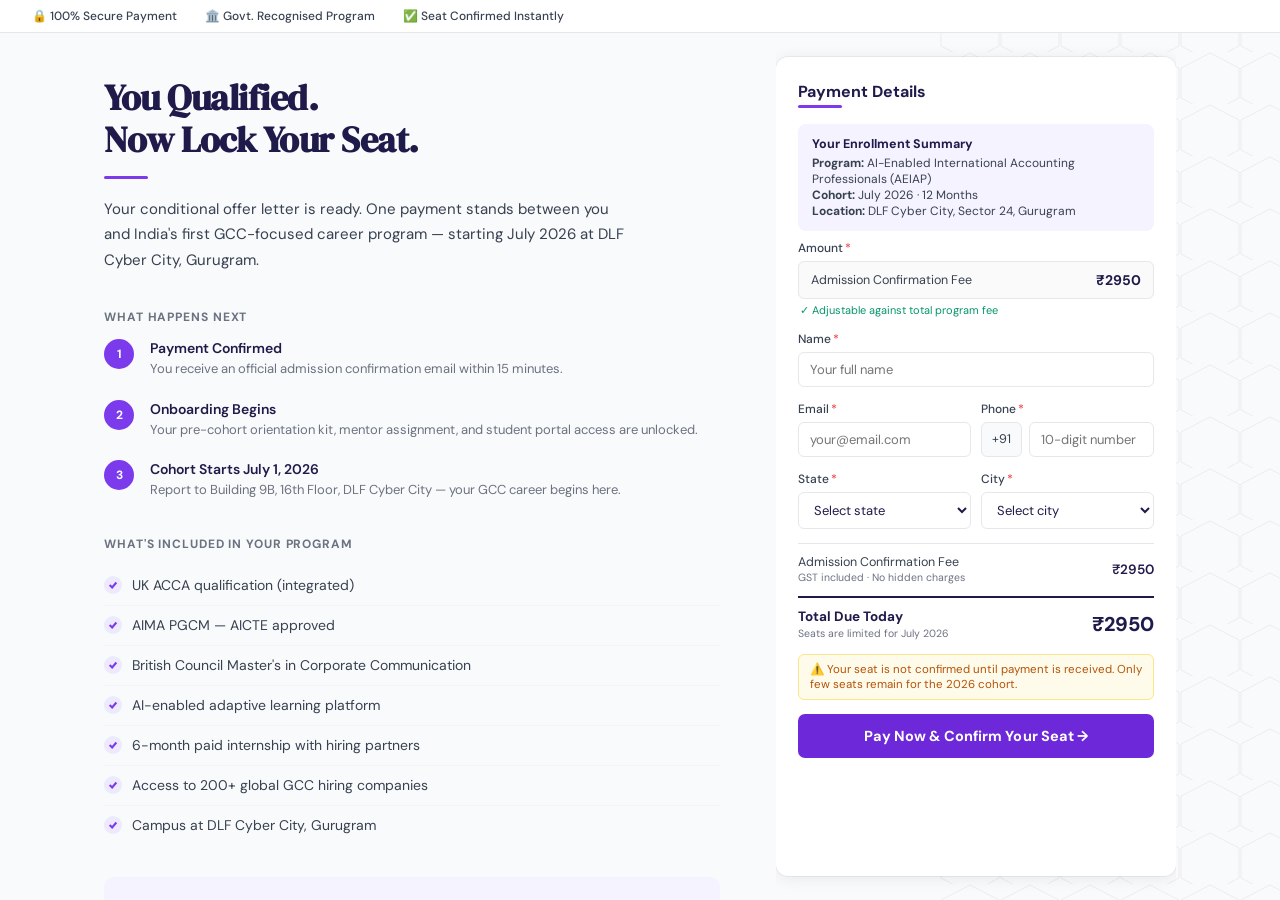
==== payment.html @ ca18aed3 "update all the changes" ====
<!DOCTYPE html>
<html lang="en">
<head>
<meta charset="UTF-8">
<meta name="viewport" content="width=device-width, initial-scale=1.0">
<title>GCC School — Confirm Your Seat</title>
<link href="https://fonts.googleapis.com/css2?family=DM+Serif+Display:ital@0;1&family=DM+Sans:wght@300;400;500;600&display=swap" rel="stylesheet">
  <script src="https://sdk.cashfree.com/js/v3/cashfree.js"></script>
<style>
  *, *::before, *::after { box-sizing: border-box; margin: 0; padding: 0; }

  :root {
    --purple-dark: #4C1D95;
    --purple-btn: #6D28D9;
    --accent: #7C3AED;
    --text-dark: #1E1B4B;
    --text-mid: #374151;
    --text-soft: #6B7280;
    --border: #E5E7EB;
    --bg: #F9FAFB;
    --white: #FFFFFF;
    --green: #059669;
  }

  html, body {
    height: 100%;
    overflow: hidden;
  }

  body {
    font-family: 'DM Sans', sans-serif;
    background: var(--bg);
    color: var(--text-dark);
    display: flex;
    flex-direction: column;
  }

  /* ── FIXED TOP ── */
  .top-bar {
    flex-shrink: 0;
    z-index: 100;
  }

  .trust-bar {
    background: var(--white);
    border-bottom: 1px solid var(--border);
    padding: 8px 32px;
    display: flex;
    align-items: center;
    gap: 28px;
    font-size: 12px;
    color: var(--text-mid);
    font-weight: 500;
    flex-wrap: wrap;
  }
  .trust-bar span { display: flex; align-items: center; gap: 5px; }

  .site-header {
    background: var(--white);
    padding: 13px 40px;
    border-bottom: 1px solid var(--border);
    font-weight: 700;
    font-size: 15px;
    color: var(--text-dark);
    letter-spacing: -0.2px;
    box-shadow: 0 1px 3px rgba(0,0,0,0.06);
  }

  /* ── SCROLLABLE BODY AREA ── */
  .body-area {
    flex: 1;
    overflow: hidden;
    display: flex;
  }

  /* ── TWO-COLUMN LAYOUT ── */
  .page-wrap {
    width: 100%;
    max-width: 1120px;
    margin: 0 auto;
    padding: 0 24px;
    display: grid;
    grid-template-columns: 1fr 400px;
    gap: 56px;
    height: 100%;
  }

  /* LEFT — scrollable */
  .left-col {
    overflow-y: auto;
    padding: 44px 0 80px;
    height: 100%;
  }
  /* Hide scrollbar visually but keep functionality */
  .left-col::-webkit-scrollbar { width: 4px; }
  .left-col::-webkit-scrollbar-track { background: transparent; }
  .left-col::-webkit-scrollbar-thumb { background: #D1D5DB; border-radius: 4px; }
  .left-col::-webkit-scrollbar-thumb:hover { background: #9CA3AF; }

  /* RIGHT — fixed height, no scroll */
  .right-col {
    height: 100%;
    overflow: hidden;
    padding: 24px 0;
    display: flex;
    flex-direction: column;
  }

  /* ── LEFT CONTENT ── */
  .headline {
    font-family: 'DM Serif Display', serif;
    font-size: 36px;
    line-height: 1.18;
    color: var(--text-dark);
    letter-spacing: -0.5px;
    margin-bottom: 6px;
  }
  .purple-bar {
    width: 44px;
    height: 3px;
    background: var(--accent);
    border-radius: 2px;
    margin: 14px 0 18px;
  }
  .subheadline {
    font-size: 15px;
    line-height: 1.7;
    color: var(--text-mid);
    max-width: 520px;
    margin-bottom: 36px;
  }

  .section-title {
    font-weight: 700;
    font-size: 12px;
    letter-spacing: 0.9px;
    text-transform: uppercase;
    color: var(--text-soft);
    margin-bottom: 14px;
  }

  .included-list { list-style: none; margin-bottom: 32px; }
  .included-list li {
    display: flex;
    align-items: flex-start;
    gap: 10px;
    font-size: 14px;
    color: var(--text-mid);
    padding: 9px 0;
    border-bottom: 1px solid #F3F4F6;
    line-height: 1.5;
  }
  .included-list li:last-child { border-bottom: none; }
  .check {
    width: 18px; height: 18px;
    border-radius: 50%;
    background: #EDE9FE;
    display: flex; align-items: center; justify-content: center;
    flex-shrink: 0; margin-top: 1px;
  }
  .check svg { width: 10px; height: 10px; stroke: var(--accent); stroke-width: 2.5; fill: none; }

  .steps { margin-bottom: 36px; }
  .step { display: flex; gap: 16px; align-items: flex-start; margin-bottom: 20px; }
  .step-num {
    width: 30px; height: 30px;
    border-radius: 50%;
    background: var(--accent);
    color: white;
    font-size: 12px; font-weight: 700;
    display: flex; align-items: center; justify-content: center;
    flex-shrink: 0;
  }
  .step-body strong { display: block; font-size: 14px; font-weight: 600; color: var(--text-dark); margin-bottom: 2px; }
  .step-body p { font-size: 13px; color: var(--text-soft); line-height: 1.55; }

  .trust-signals {
    background: #F5F3FF;
    border-radius: 10px;
    padding: 18px 20px;
    margin-bottom: 32px;
  }
  .trust-signals .signal {
    font-size: 13px;
    color: var(--text-mid);
    padding: 5px 0;
    display: flex; align-items: flex-start;
    gap: 10px; line-height: 1.5;
  }

  .contact-block { margin-bottom: 24px; }
  .contact-block .label { font-weight: 700; font-size: 13px; color: var(--text-dark); margin-bottom: 8px; }
  .contact-row { display: flex; align-items: center; gap: 8px; font-size: 13px; color: var(--text-mid); margin-bottom: 5px; }
  .contact-row svg { width: 14px; height: 14px; flex-shrink: 0; stroke: var(--text-soft); fill: none; stroke-width: 1.8; }

  .terms {
    font-size: 12px; color: var(--text-soft); line-height: 1.6;
    border-top: 1px solid var(--border); padding-top: 18px;
    margin-bottom: 24px;
  }
  .terms strong { color: var(--text-mid); }

  /* ── RIGHT PAYMENT CARD ── */
  .payment-card {
    background: var(--white);
    border-radius: 12px;
    box-shadow: 0 2px 16px rgba(0,0,0,0.08), 0 0 0 1px rgba(0,0,0,0.05);
    padding: 24px 22px;
    overflow-y: auto;
    flex: 1;
  }
  .payment-card::-webkit-scrollbar { width: 0; }

  .card-title { font-weight: 700; font-size: 16px; color: var(--text-dark); margin-bottom: 3px; }

  .order-summary-box {
    background: #F5F3FF;
    border-radius: 8px;
    padding: 12px 14px;
    margin-bottom: 9px;
    font-size: 12px;
    color: var(--text-mid);
    /* line-height: 1.65; */
  }
  .order-summary-box .prog-name { font-weight: 700; font-size: 12.5px; color: var(--text-dark); margin-bottom: 3px; }

  .field-group { margin-bottom: 14px; }
  .field-label { font-size: 12px; font-weight: 500; color: var(--text-mid); margin-bottom: 5px; display: flex; align-items: center; gap: 2px; }
  .req { color: #EF4444; }
  .field-row-pair {
    display: grid;
    grid-template-columns: 1fr 1fr;
    gap: 10px;
  }
  .field-row-pair .field-group { margin-bottom: 14px; }
  .field-row-amount {
    display: flex; align-items: center; justify-content: space-between;
    padding: 9px 12px;
    border: 1px solid var(--border); border-radius: 6px; background: #FAFAFA;
  }
  .amount-label { font-size: 12.5px; color: var(--text-mid); }
  .amount-value { font-size: 14px; font-weight: 700; color: var(--text-dark); }

  input[type="text"], input[type="email"], select {
    width: 100%;
    padding: 8px 11px;
    border: 1px solid var(--border);
    border-radius: 6px;
    font-size: 13px;
    font-family: inherit;
    color: var(--text-dark);
    background: var(--white);
    outline: none;
    transition: border-color 0.15s;
  }
  input:focus, select:focus { border-color: var(--accent); }

  .phone-wrap { display: flex; gap: 7px; }
  .phone-prefix {
    padding: 8px 10px;
    border: 1px solid var(--border); border-radius: 6px;
    font-size: 12.5px; font-family: inherit;
    color: var(--text-mid); background: #F9FAFB; white-space: nowrap;
  }

  .fee-line {
    display: flex; align-items: center; justify-content: space-between;
    padding: 10px 0; border-top: 1px solid var(--border); margin-top: 0px;
  }
  .fee-line-label { font-size: 12.5px; color: var(--text-mid); }
  .fee-line-note { font-size: 10.5px; color: var(--text-soft); margin-top: 1px; }
  .fee-line-amount { font-size: 13.5px; font-weight: 600; color: var(--text-dark); }

  .total-row {
    display: flex; justify-content: space-between; align-items: center;
    padding: 10px 0 14px;
    border-top: 2px solid var(--text-dark); margin-top: 2px;
  }
  .total-label { font-size: 13.5px; font-weight: 700; color: var(--text-dark); }
  .total-label small { display: block; font-size: 10.5px; font-weight: 400; color: var(--text-soft); margin-top: 2px; }
  .total-amount { font-size: 20px; font-weight: 800; color: var(--text-dark); }

  .seats-warning {
    font-size: 11.5px; color: #B45309;
    background: #FFFBEB; border: 1px solid #FDE68A;
    border-radius: 6px; padding: 7px 11px; margin-bottom: 14px;
  }

  .pay-btn {
    width: 100%; background: var(--purple-btn); color: white;
    border: none; border-radius: 7px; padding: 13px;
    font-size: 14.5px; font-weight: 700; font-family: inherit;
    cursor: pointer; letter-spacing: 0.1px;
    transition: background 0.15s, transform 0.1s;
    display: flex; align-items: center; justify-content: center; gap: 8px;
  }
  .pay-btn:hover { background: var(--purple-dark); }
  .pay-btn:active { transform: scale(0.99); }

  .payment-methods { display: flex; align-items: center; gap: 7px; margin-top: 10px; flex-wrap: wrap; }
  .pm-tag {
    font-size: 10.5px; font-weight: 600; color: var(--text-soft);
    background: #F3F4F6; padding: 3px 7px; border-radius: 4px; letter-spacing: 0.3px;
  }

  /* BG pattern */
  .bg-pattern {
    position: fixed; top: 0; right: 0;
    width: 340px; height: 100vh;
    z-index: -1; opacity: 0.15; pointer-events: none;
  }

  /* ── STATUS MODAL ── */
  .status-modal-overlay {
    position: fixed;
    top: 0; left: 0; width: 100%; height: 100%;
    background: rgba(10, 5, 20, 0.85);
    backdrop-filter: blur(4px);
    z-index: 9999;
    display: none;
    align-items: center;
    justify-content: center;
    padding: 20px;
    opacity: 0;
    transition: opacity 0.3s;
  }
  .status-modal-overlay.active {
    display: flex;
    opacity: 1;
  }
  .status-modal {
    background: #1e0a30;
    border: 1px solid rgba(139, 92, 246, 0.15);
    border-radius: 24px;
    padding: 48px;
    display: flex;
    gap: 48px;
    max-width: 760px;
    width: 100%;
    box-shadow: 0 30px 60px rgba(0,0,0,0.6), inset 0 1px 0 rgba(255,255,255,0.02);
    color: white;
    transform: translateY(20px) scale(0.98);
    transition: transform 0.4s cubic-bezier(0.175, 0.885, 0.32, 1.275);
    font-family: 'DM Sans', sans-serif;
    position: relative;
  }
  .status-modal-overlay.active .status-modal {
    transform: translateY(0) scale(1);
  }
  .status-left {
    display: flex;
    flex-direction: column;
    align-items: center;
    justify-content: center;
    padding-right: 48px;
    border-right: 1px solid rgba(255,255,255,0.06);
  }
  .status-icon-wrap {
    width: 140px; height: 140px;
    position: relative;
    display: flex; align-items: center; justify-content: center;
    margin-bottom: 24px;
  }
  .status-icon-outer {
    position: absolute;
    width: 130px; height: 130px;
    border-radius: 50%;
    border: 1px solid rgba(139, 92, 246, 0.15);
  }
  .status-icon-middle {
    position: absolute;
    width: 90px; height: 90px;
    border-radius: 50%;
    border: 1px solid rgba(139, 92, 246, 0.35);
  }
  .status-icon-inner {
    position: relative;
    width: 50px; height: 50px;
    border-radius: 50%;
    background: transparent;
    border: 1.5px solid rgba(139, 92, 246, 0.8);
    display: flex; align-items: center; justify-content: center;
    box-shadow: 0 0 20px rgba(139, 92, 246, 0.2);
  }
  .status-icon-inner svg {
    width: 22px; height: 22px;
    stroke: #D8B4FE;
    stroke-width: 2;
    fill: none;
    stroke-linecap: round;
    stroke-linejoin: round;
  }
  
  .status-icon-wrap.failed .status-icon-outer { border-color: rgba(239, 68, 68, 0.15); }
  .status-icon-wrap.failed .status-icon-middle { border-color: rgba(239, 68, 68, 0.35); }
  .status-icon-wrap.failed .status-icon-inner {
    border-color: rgba(239, 68, 68, 0.8);
    box-shadow: 0 0 20px rgba(239, 68, 68, 0.2);
  }
  .status-icon-wrap.failed .status-icon-inner svg { stroke: #FCA5A5; }
  
  .status-online {
    font-size: 13px; color: #9CA3AF;
    display: flex; align-items: center; gap: 8px;
  }
  .green-dot {
    width: 8px; height: 8px; background: #10B981; border-radius: 50%;
    box-shadow: 0 0 8px #10B981;
  }
  .red-dot { background: #EF4444; box-shadow: 0 0 8px #EF4444; }
  
  .status-right { flex: 1; display: flex; flex-direction: column; justify-content: center; }
  .status-badge {
    display: inline-flex; align-items: center; gap: 6px;
    background: rgba(217, 119, 6, 0.15);
    border: 1px solid rgba(217, 119, 6, 0.3);
    color: #FBBF24;
    padding: 6px 14px; border-radius: 20px;
    font-size: 11px; font-weight: 700; letter-spacing: 1px;
    margin-bottom: 24px;
    text-transform: uppercase;
    width: fit-content;
  }
  .status-badge.failed {
    background: rgba(220, 38, 38, 0.1);
    border: 1px solid rgba(220, 38, 38, 0.3);
    color: #FCA5A5;
  }
  .status-badge.loading {
    background: rgba(167, 139, 250, 0.1);
    border: 1px solid rgba(167, 139, 250, 0.3);
    color: #a78bfa;
  }
  .status-title {
    font-size: 48px; font-weight: 800; margin-bottom: 16px;
    letter-spacing: -1px; line-height: 1.1; color: white;
  }
  .text-yellow { color: #FBBF24; }
  .text-red { color: #FCA5A5; }
  .status-desc { 
    font-size: 17px; color: #D1D5DB; line-height: 1.6; margin-bottom: 32px; 
    font-weight: 400;
  }
  .text-highlight { color: #C084FC; font-weight: 600; }
  
  .status-pid {
    background: rgba(0,0,0,0.25);
    padding: 10px 16px; border-radius: 8px;
    font-size: 13px; color: rgba(255,255,255,0.7);
    margin-bottom: 24px;
    font-family: monospace;
    border: 1px dashed rgba(255,255,255,0.1);
    width: fit-content;
  }
  
  .status-help {
    font-size: 13px; color: #9CA3AF;
    margin-top: 8px;
    display: flex; gap: 6px; align-items: center;
  }
  .status-help span.highlight { color: #C084FC; }
  
  .status-retry-btn {
    background: #6D28D9; color: white;
    border: none; border-radius: 6px; padding: 12px 24px;
    font-size: 14px; font-weight: 600; cursor: pointer;
    transition: background 0.2s;
    margin-bottom: 16px; font-family: inherit; width: fit-content;
  }
  .status-retry-btn:hover { background: #4C1D95; }
  
  .status-close-btn {
    position: absolute;
    top: 24px; right: 24px;
    background: transparent; border: none;
    color: rgba(255,255,255,0.4);
    cursor: pointer; padding: 8px; border-radius: 50%;
    display: flex; align-items: center; justify-content: center;
    transition: all 0.2s;
  }
  .status-close-btn:hover { background: rgba(255,255,255,0.1); color: white; }
  .status-close-btn svg {
    width: 20px; height: 20px;
    stroke: currentColor; stroke-width: 2; fill: none;
    stroke-linecap: round; stroke-linejoin: round;
  }
  
  @keyframes spin {
    100% { transform: rotate(360deg); }
  }

  @media (max-width: 860px) {
    .page-wrap { grid-template-columns: 1fr; }
    .body-area { overflow-y: auto; height: auto; }
    .left-col, .right-col { height: auto; overflow: visible; }
    .right-col { padding-bottom: 40px; }
    .bg-pattern { display: none; }
    .headline { font-size: 28px; }
  }

  @media (max-width: 640px) {
    .status-modal { flex-direction: column; padding: 32px; gap: 32px; border-radius: 20px; }
    .status-left { border-right: none; border-bottom: 1px solid rgba(255,255,255,0.06); padding-right: 0; padding-bottom: 32px; }
    .status-title { font-size: 36px; }
  }
</style>
</head>
<body>

<!-- Fixed background pattern -->
<svg class="bg-pattern" viewBox="0 0 340 900" xmlns="http://www.w3.org/2000/svg" preserveAspectRatio="xMaxYMid slice">
  <defs>
    <pattern id="hex" width="60" height="52" patternUnits="userSpaceOnUse">
      <polygon points="30,1 59,16 59,46 30,61 1,46 1,16" fill="none" stroke="#9CA3AF" stroke-width="1"/>
    </pattern>
  </defs>
  <rect width="340" height="900" fill="url(#hex)"/>
</svg>

<!-- FIXED HEADER -->
<div class="top-bar">
  <div class="trust-bar">
    <span>🔒 100% Secure Payment</span>
    <span>🏛️ Govt. Recognised Program</span>
    <span>✅ Seat Confirmed Instantly</span>
  </div>
  <!-- <div class="site-header">GCC School</div> -->
</div>

<!-- SCROLLABLE BODY -->
<div class="body-area">
  <div class="page-wrap">
<div id="gccFormError" style="display:none; color:red; margin-bottom:10px;"></div>
    <!-- LEFT — scrolls -->
    <div class="left-col">
      <h1 class="headline">You Qualified.<br>Now Lock Your Seat.</h1>
      <div class="purple-bar"></div>
      <p class="subheadline">Your conditional offer letter is ready. One payment stands between you and India's first GCC-focused career program — starting July 2026 at DLF Cyber City, Gurugram.</p>

      <div class="section-title">What happens next</div>
      <div class="steps">
        <div class="step">
          <div class="step-num">1</div>
          <div class="step-body">
            <strong>Payment Confirmed</strong>
            <p>You receive an official admission confirmation email within 15 minutes.</p>
          </div>
        </div>
        <div class="step">
          <div class="step-num">2</div>
          <div class="step-body">
            <strong>Onboarding Begins</strong>
            <p>Your pre-cohort orientation kit, mentor assignment, and student portal access are unlocked.</p>
          </div>
        </div>
        <div class="step">
          <div class="step-num">3</div>
          <div class="step-body">
            <strong>Cohort Starts July 1, 2026</strong>
            <p>Report to Building 9B, 16th Floor, DLF Cyber City — your GCC career begins here.</p>
          </div>
        </div>
      </div>

      <div class="section-title">What's included in your program</div>
      <ul class="included-list">
        <li><div class="check"><svg viewBox="0 0 12 12"><polyline points="2,6 5,9 10,3"/></svg></div>UK ACCA qualification (integrated)</li>
        <li><div class="check"><svg viewBox="0 0 12 12"><polyline points="2,6 5,9 10,3"/></svg></div>AIMA PGCM — AICTE approved</li>
        <li><div class="check"><svg viewBox="0 0 12 12"><polyline points="2,6 5,9 10,3"/></svg></div>British Council Master's in Corporate Communication</li>
        <li><div class="check"><svg viewBox="0 0 12 12"><polyline points="2,6 5,9 10,3"/></svg></div>AI-enabled adaptive learning platform</li>
        <li><div class="check"><svg viewBox="0 0 12 12"><polyline points="2,6 5,9 10,3"/></svg></div>6-month paid internship with hiring partners</li>
        <li><div class="check"><svg viewBox="0 0 12 12"><polyline points="2,6 5,9 10,3"/></svg></div>Access to 200+ global GCC hiring companies</li>
        <li><div class="check"><svg viewBox="0 0 12 12"><polyline points="2,6 5,9 10,3"/></svg></div>Campus at DLF Cyber City, Gurugram</li>
      </ul>

      <div class="trust-signals">
        <div class="signal">🎓 <span><strong>Triple Qualification</strong> — UK ACCA · AIMA · British Council</span></div>
        <div class="signal">🏢 <span>Located inside India's #1 GCC hub — DLF Cyber City</span></div>
        <div class="signal">🤝 <span>200+ global hiring partners including Goldman Sachs, BCG, Barclays, Amex</span></div>
        <div class="signal">📋 <span>Backed by KC GlobEd — 30 years of legacy, 20,000+ global students</span></div>
      </div>

      <div class="contact-block">
        <div class="label">Questions before paying?</div>
        <div class="contact-row">
          <svg viewBox="0 0 24 24"><path d="M22 16.92v3a2 2 0 01-2.18 2 19.79 19.79 0 01-8.63-3.07A19.5 19.5 0 013.07 11.5 19.79 19.79 0 01.01 2.82 2 2 0 012 .67h3a2 2 0 012 1.72 12.84 12.84 0 00.7 2.81 2 2 0 01-.45 2.11L6.09 8.47a16 16 0 006.29 6.29l1.16-1.16a2 2 0 012.11-.45 12.84 12.84 0 002.81.7A2 2 0 0122 16.92z"/></svg>
          Call: +91 97735 76111 · WhatsApp: +91 96675 83222
        </div>
        <div class="contact-row">
          <svg viewBox="0 0 24 24"><path d="M4 4h16c1.1 0 2 .9 2 2v12c0 1.1-.9 2-2 2H4c-1.1 0-2-.9-2-2V6c0-1.1.9-2 2-2z"/><polyline points="22,6 12,13 2,6"/></svg>
          info@gccschool.com
        </div>
      </div>

      <div class="terms">
        <strong>Terms &amp; Conditions:</strong> By completing payment you agree to GCC School's enrollment terms. Admission confirmation fee is non-refundable after 48 hours. You agree to share information entered on this page with GCC School and our payment partner, adhering to applicable laws.
      </div>
    </div>

    <!-- RIGHT — fixed, no scroll -->
    <div class="right-col">
      <div class="payment-card">
        <div class="card-title">Payment Details</div>
        <div class="purple-bar" style="margin-top:0; margin-bottom:16px;"></div>

        <div class="order-summary-box">
          <div class="prog-name">Your Enrollment Summary</div>
          <div><strong>Program:</strong> AI-Enabled International Accounting Professionals (AEIAP)</div>
          <div><strong>Cohort:</strong> July 2026 · 12 Months</div>
          <div><strong>Location:</strong> DLF Cyber City, Sector 24, Gurugram</div>
        </div>

        <div class="field-group">
          <div class="field-label">Amount <span class="req">*</span></div>
          <div class="field-row-amount">
            <span class="amount-label">Admission Confirmation Fee</span>
            <span class="amount-value">₹2950</span>
          </div>
          <div style="font-size:11px; color: var(--green); margin-top:4px; padding-left:2px;">✓ Adjustable against total program fee</div>
        </div>

        <div class="field-group">
          <div class="field-label">Name <span class="req">*</span></div>
          <input type="text" id="gcc_name" placeholder="Your full name">
        </div>
        <div class="field-row-pair">
          <div class="field-group">
            <div class="field-label">Email <span class="req">*</span></div>
            <input type="email" id="gcc_email" placeholder="your@email.com">
          </div>
          <div class="field-group">
            <div class="field-label">Phone <span class="req">*</span></div>
            <div class="phone-wrap">
              <div class="phone-prefix">+91</div>
              <input id="gcc_phone" type="text" placeholder="10-digit number">
            </div>
          </div>
        </div>
 
        <div class="field-row-pair">
          <div class="field-group">
            <div class="field-label">State <span class="req">*</span></div>
            <select id="gcc_state">
              <option value="">Select state</option>
            </select>
          </div>
          <div class="field-group">
            <div class="field-label">City <span class="req">*</span></div>
            <select id="gcc_city">
              <option value="">Select city</option>
            </select>
          </div>
        </div>

        <div class="fee-line">
          <div>
            <div class="fee-line-label">Admission Confirmation Fee</div>
            <div class="fee-line-note">GST included · No hidden charges</div>
          </div>
          <div class="fee-line-amount">₹2950</div>
        </div>

        <div class="total-row">
          <div class="total-label">
            Total Due Today
            <small>Seats are limited for July 2026</small>
          </div>
          <div class="total-amount">₹2950</div>
        </div>

        <div class="seats-warning">
          ⚠️ Your seat is not confirmed until payment is received. Only few seats remain for the 2026 cohort.
        </div>

        <button class="pay-btn" onclick="handlePayClick()">Pay Now &amp; Confirm Your Seat →</button>
      </div>
    </div>

  </div>
</div>

<!-- STATUS MODAL -->
<div id="statusModalOverlay" class="status-modal-overlay">
  <div class="status-modal" id="statusModal">
    <button class="status-close-btn" onclick="closeStatusModal()" aria-label="Close modal">
      <svg viewBox="0 0 24 24"><line x1="18" y1="6" x2="6" y2="18"></line><line x1="6" y1="6" x2="18" y2="18"></line></svg>
    </button>
    <div class="status-left">
      <div class="status-icon-wrap" id="statusIconWrap">
        <!-- Circles injected by JS -->
      </div>
      <div class="status-online"><span class="green-dot" id="statusDot"></span> <span id="statusLeftText">Team is online</span></div>
    </div>
    <div class="status-right">
      <div class="status-badge" id="statusBadge">✦ CONFIRMED</div>
      <h2 class="status-title" id="statusTitle">Thank <span class="text-yellow" id="statusTitleHighlight">You!</span></h2>
      <p class="status-desc" id="statusDesc">
        Our team will <span class="text-highlight">reach out to you within 2 hours.</span><br>
        Please keep your phone accessible.
      </p>
      
      <div class="status-pid" id="statusPaymentId" style="display:none;"></div>
      
      <button class="status-retry-btn" id="statusRetryBtn" style="display:none;" onclick="closeStatusModal()">Try Again</button>
      
      <div class="status-help">
        Need help? <span class="highlight">info@gccschool.com</span> &nbsp;·&nbsp; <span class="highlight">+91 97735 76111</span>
      </div>
    </div>
  </div>
</div>

<script src="https://sdk.cashfree.com/js/v3/cashfree.js"></script>
<script src="./gcc_vsl_final.js"></script>
</body>
</html>
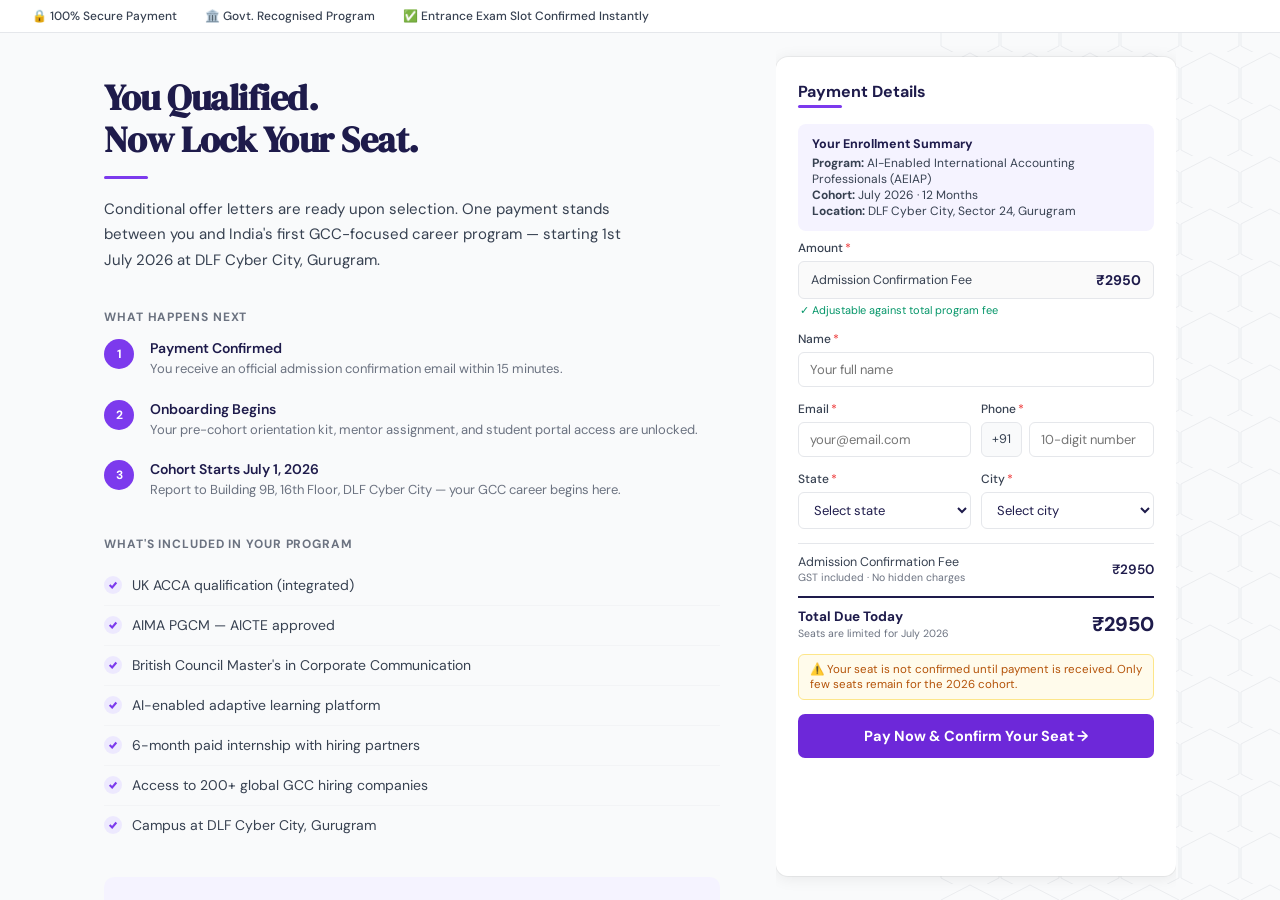
==== commit 3308edbe: "update" ====
--- a/payment.html
+++ b/payment.html
@@ -1,716 +1,1149 @@
 <!DOCTYPE html>
 <html lang="en">
+
 <head>
-<meta charset="UTF-8">
-<meta name="viewport" content="width=device-width, initial-scale=1.0">
-<title>GCC School — Confirm Your Seat</title>
-<link href="https://fonts.googleapis.com/css2?family=DM+Serif+Display:ital@0;1&family=DM+Sans:wght@300;400;500;600&display=swap" rel="stylesheet">
+  <meta charset="UTF-8">
+  <meta name="viewport" content="width=device-width, initial-scale=1.0">
+  <title>GCC School — Confirm Your Seat</title>
+  <link
+    href="https://fonts.googleapis.com/css2?family=DM+Serif+Display:ital@0;1&family=DM+Sans:wght@300;400;500;600&display=swap"
+    rel="stylesheet">
   <script src="https://sdk.cashfree.com/js/v3/cashfree.js"></script>
-<style>
-  *, *::before, *::after { box-sizing: border-box; margin: 0; padding: 0; }
-
-  :root {
-    --purple-dark: #4C1D95;
-    --purple-btn: #6D28D9;
-    --accent: #7C3AED;
-    --text-dark: #1E1B4B;
-    --text-mid: #374151;
-    --text-soft: #6B7280;
-    --border: #E5E7EB;
-    --bg: #F9FAFB;
-    --white: #FFFFFF;
-    --green: #059669;
-  }
-
-  html, body {
-    height: 100%;
-    overflow: hidden;
-  }
-
-  body {
-    font-family: 'DM Sans', sans-serif;
-    background: var(--bg);
-    color: var(--text-dark);
-    display: flex;
-    flex-direction: column;
-  }
-
-  /* ── FIXED TOP ── */
-  .top-bar {
-    flex-shrink: 0;
-    z-index: 100;
-  }
-
-  .trust-bar {
-    background: var(--white);
-    border-bottom: 1px solid var(--border);
-    padding: 8px 32px;
-    display: flex;
-    align-items: center;
-    gap: 28px;
-    font-size: 12px;
-    color: var(--text-mid);
-    font-weight: 500;
-    flex-wrap: wrap;
-  }
-  .trust-bar span { display: flex; align-items: center; gap: 5px; }
-
-  .site-header {
-    background: var(--white);
-    padding: 13px 40px;
-    border-bottom: 1px solid var(--border);
-    font-weight: 700;
-    font-size: 15px;
-    color: var(--text-dark);
-    letter-spacing: -0.2px;
-    box-shadow: 0 1px 3px rgba(0,0,0,0.06);
-  }
-
-  /* ── SCROLLABLE BODY AREA ── */
-  .body-area {
-    flex: 1;
-    overflow: hidden;
-    display: flex;
-  }
-
-  /* ── TWO-COLUMN LAYOUT ── */
-  .page-wrap {
-    width: 100%;
-    max-width: 1120px;
-    margin: 0 auto;
-    padding: 0 24px;
-    display: grid;
-    grid-template-columns: 1fr 400px;
-    gap: 56px;
-    height: 100%;
-  }
-
-  /* LEFT — scrollable */
-  .left-col {
-    overflow-y: auto;
-    padding: 44px 0 80px;
-    height: 100%;
-  }
-  /* Hide scrollbar visually but keep functionality */
-  .left-col::-webkit-scrollbar { width: 4px; }
-  .left-col::-webkit-scrollbar-track { background: transparent; }
-  .left-col::-webkit-scrollbar-thumb { background: #D1D5DB; border-radius: 4px; }
-  .left-col::-webkit-scrollbar-thumb:hover { background: #9CA3AF; }
-
-  /* RIGHT — fixed height, no scroll */
-  .right-col {
-    height: 100%;
-    overflow: hidden;
-    padding: 24px 0;
-    display: flex;
-    flex-direction: column;
-  }
-
-  /* ── LEFT CONTENT ── */
-  .headline {
-    font-family: 'DM Serif Display', serif;
-    font-size: 36px;
-    line-height: 1.18;
-    color: var(--text-dark);
-    letter-spacing: -0.5px;
-    margin-bottom: 6px;
-  }
-  .purple-bar {
-    width: 44px;
-    height: 3px;
-    background: var(--accent);
-    border-radius: 2px;
-    margin: 14px 0 18px;
-  }
-  .subheadline {
-    font-size: 15px;
-    line-height: 1.7;
-    color: var(--text-mid);
-    max-width: 520px;
-    margin-bottom: 36px;
-  }
-
-  .section-title {
-    font-weight: 700;
-    font-size: 12px;
-    letter-spacing: 0.9px;
-    text-transform: uppercase;
-    color: var(--text-soft);
-    margin-bottom: 14px;
-  }
-
-  .included-list { list-style: none; margin-bottom: 32px; }
-  .included-list li {
-    display: flex;
-    align-items: flex-start;
-    gap: 10px;
-    font-size: 14px;
-    color: var(--text-mid);
-    padding: 9px 0;
-    border-bottom: 1px solid #F3F4F6;
-    line-height: 1.5;
-  }
-  .included-list li:last-child { border-bottom: none; }
-  .check {
-    width: 18px; height: 18px;
-    border-radius: 50%;
-    background: #EDE9FE;
-    display: flex; align-items: center; justify-content: center;
-    flex-shrink: 0; margin-top: 1px;
-  }
-  .check svg { width: 10px; height: 10px; stroke: var(--accent); stroke-width: 2.5; fill: none; }
-
-  .steps { margin-bottom: 36px; }
-  .step { display: flex; gap: 16px; align-items: flex-start; margin-bottom: 20px; }
-  .step-num {
-    width: 30px; height: 30px;
-    border-radius: 50%;
-    background: var(--accent);
-    color: white;
-    font-size: 12px; font-weight: 700;
-    display: flex; align-items: center; justify-content: center;
-    flex-shrink: 0;
-  }
-  .step-body strong { display: block; font-size: 14px; font-weight: 600; color: var(--text-dark); margin-bottom: 2px; }
-  .step-body p { font-size: 13px; color: var(--text-soft); line-height: 1.55; }
-
-  .trust-signals {
-    background: #F5F3FF;
-    border-radius: 10px;
-    padding: 18px 20px;
-    margin-bottom: 32px;
-  }
-  .trust-signals .signal {
-    font-size: 13px;
-    color: var(--text-mid);
-    padding: 5px 0;
-    display: flex; align-items: flex-start;
-    gap: 10px; line-height: 1.5;
-  }
-
-  .contact-block { margin-bottom: 24px; }
-  .contact-block .label { font-weight: 700; font-size: 13px; color: var(--text-dark); margin-bottom: 8px; }
-  .contact-row { display: flex; align-items: center; gap: 8px; font-size: 13px; color: var(--text-mid); margin-bottom: 5px; }
-  .contact-row svg { width: 14px; height: 14px; flex-shrink: 0; stroke: var(--text-soft); fill: none; stroke-width: 1.8; }
-
-  .terms {
-    font-size: 12px; color: var(--text-soft); line-height: 1.6;
-    border-top: 1px solid var(--border); padding-top: 18px;
-    margin-bottom: 24px;
-  }
-  .terms strong { color: var(--text-mid); }
-
-  /* ── RIGHT PAYMENT CARD ── */
-  .payment-card {
-    background: var(--white);
-    border-radius: 12px;
-    box-shadow: 0 2px 16px rgba(0,0,0,0.08), 0 0 0 1px rgba(0,0,0,0.05);
-    padding: 24px 22px;
-    overflow-y: auto;
-    flex: 1;
-  }
-  .payment-card::-webkit-scrollbar { width: 0; }
-
-  .card-title { font-weight: 700; font-size: 16px; color: var(--text-dark); margin-bottom: 3px; }
-
-  .order-summary-box {
-    background: #F5F3FF;
-    border-radius: 8px;
-    padding: 12px 14px;
-    margin-bottom: 9px;
-    font-size: 12px;
-    color: var(--text-mid);
-    /* line-height: 1.65; */
-  }
-  .order-summary-box .prog-name { font-weight: 700; font-size: 12.5px; color: var(--text-dark); margin-bottom: 3px; }
-
-  .field-group { margin-bottom: 14px; }
-  .field-label { font-size: 12px; font-weight: 500; color: var(--text-mid); margin-bottom: 5px; display: flex; align-items: center; gap: 2px; }
-  .req { color: #EF4444; }
-  .field-row-pair {
-    display: grid;
-    grid-template-columns: 1fr 1fr;
-    gap: 10px;
-  }
-  .field-row-pair .field-group { margin-bottom: 14px; }
-  .field-row-amount {
-    display: flex; align-items: center; justify-content: space-between;
-    padding: 9px 12px;
-    border: 1px solid var(--border); border-radius: 6px; background: #FAFAFA;
-  }
-  .amount-label { font-size: 12.5px; color: var(--text-mid); }
-  .amount-value { font-size: 14px; font-weight: 700; color: var(--text-dark); }
-
-  input[type="text"], input[type="email"], select {
-    width: 100%;
-    padding: 8px 11px;
-    border: 1px solid var(--border);
-    border-radius: 6px;
-    font-size: 13px;
-    font-family: inherit;
-    color: var(--text-dark);
-    background: var(--white);
-    outline: none;
-    transition: border-color 0.15s;
-  }
-  input:focus, select:focus { border-color: var(--accent); }
-
-  .phone-wrap { display: flex; gap: 7px; }
-  .phone-prefix {
-    padding: 8px 10px;
-    border: 1px solid var(--border); border-radius: 6px;
-    font-size: 12.5px; font-family: inherit;
-    color: var(--text-mid); background: #F9FAFB; white-space: nowrap;
-  }
-
-  .fee-line {
-    display: flex; align-items: center; justify-content: space-between;
-    padding: 10px 0; border-top: 1px solid var(--border); margin-top: 0px;
-  }
-  .fee-line-label { font-size: 12.5px; color: var(--text-mid); }
-  .fee-line-note { font-size: 10.5px; color: var(--text-soft); margin-top: 1px; }
-  .fee-line-amount { font-size: 13.5px; font-weight: 600; color: var(--text-dark); }
-
-  .total-row {
-    display: flex; justify-content: space-between; align-items: center;
-    padding: 10px 0 14px;
-    border-top: 2px solid var(--text-dark); margin-top: 2px;
-  }
-  .total-label { font-size: 13.5px; font-weight: 700; color: var(--text-dark); }
-  .total-label small { display: block; font-size: 10.5px; font-weight: 400; color: var(--text-soft); margin-top: 2px; }
-  .total-amount { font-size: 20px; font-weight: 800; color: var(--text-dark); }
-
-  .seats-warning {
-    font-size: 11.5px; color: #B45309;
-    background: #FFFBEB; border: 1px solid #FDE68A;
-    border-radius: 6px; padding: 7px 11px; margin-bottom: 14px;
-  }
-
-  .pay-btn {
-    width: 100%; background: var(--purple-btn); color: white;
-    border: none; border-radius: 7px; padding: 13px;
-    font-size: 14.5px; font-weight: 700; font-family: inherit;
-    cursor: pointer; letter-spacing: 0.1px;
-    transition: background 0.15s, transform 0.1s;
-    display: flex; align-items: center; justify-content: center; gap: 8px;
-  }
-  .pay-btn:hover { background: var(--purple-dark); }
-  .pay-btn:active { transform: scale(0.99); }
-
-  .payment-methods { display: flex; align-items: center; gap: 7px; margin-top: 10px; flex-wrap: wrap; }
-  .pm-tag {
-    font-size: 10.5px; font-weight: 600; color: var(--text-soft);
-    background: #F3F4F6; padding: 3px 7px; border-radius: 4px; letter-spacing: 0.3px;
-  }
-
-  /* BG pattern */
-  .bg-pattern {
-    position: fixed; top: 0; right: 0;
-    width: 340px; height: 100vh;
-    z-index: -1; opacity: 0.15; pointer-events: none;
-  }
-
-  /* ── STATUS MODAL ── */
-  .status-modal-overlay {
-    position: fixed;
-    top: 0; left: 0; width: 100%; height: 100%;
-    background: rgba(10, 5, 20, 0.85);
-    backdrop-filter: blur(4px);
-    z-index: 9999;
-    display: none;
-    align-items: center;
-    justify-content: center;
-    padding: 20px;
-    opacity: 0;
-    transition: opacity 0.3s;
-  }
-  .status-modal-overlay.active {
-    display: flex;
-    opacity: 1;
-  }
-  .status-modal {
-    background: #1e0a30;
-    border: 1px solid rgba(139, 92, 246, 0.15);
-    border-radius: 24px;
-    padding: 48px;
-    display: flex;
-    gap: 48px;
-    max-width: 760px;
-    width: 100%;
-    box-shadow: 0 30px 60px rgba(0,0,0,0.6), inset 0 1px 0 rgba(255,255,255,0.02);
-    color: white;
-    transform: translateY(20px) scale(0.98);
-    transition: transform 0.4s cubic-bezier(0.175, 0.885, 0.32, 1.275);
-    font-family: 'DM Sans', sans-serif;
-    position: relative;
-  }
-  .status-modal-overlay.active .status-modal {
-    transform: translateY(0) scale(1);
-  }
-  .status-left {
-    display: flex;
-    flex-direction: column;
-    align-items: center;
-    justify-content: center;
-    padding-right: 48px;
-    border-right: 1px solid rgba(255,255,255,0.06);
-  }
-  .status-icon-wrap {
-    width: 140px; height: 140px;
-    position: relative;
-    display: flex; align-items: center; justify-content: center;
-    margin-bottom: 24px;
-  }
-  .status-icon-outer {
-    position: absolute;
-    width: 130px; height: 130px;
-    border-radius: 50%;
-    border: 1px solid rgba(139, 92, 246, 0.15);
-  }
-  .status-icon-middle {
-    position: absolute;
-    width: 90px; height: 90px;
-    border-radius: 50%;
-    border: 1px solid rgba(139, 92, 246, 0.35);
-  }
-  .status-icon-inner {
-    position: relative;
-    width: 50px; height: 50px;
-    border-radius: 50%;
-    background: transparent;
-    border: 1.5px solid rgba(139, 92, 246, 0.8);
-    display: flex; align-items: center; justify-content: center;
-    box-shadow: 0 0 20px rgba(139, 92, 246, 0.2);
-  }
-  .status-icon-inner svg {
-    width: 22px; height: 22px;
-    stroke: #D8B4FE;
-    stroke-width: 2;
-    fill: none;
-    stroke-linecap: round;
-    stroke-linejoin: round;
-  }
-  
-  .status-icon-wrap.failed .status-icon-outer { border-color: rgba(239, 68, 68, 0.15); }
-  .status-icon-wrap.failed .status-icon-middle { border-color: rgba(239, 68, 68, 0.35); }
-  .status-icon-wrap.failed .status-icon-inner {
-    border-color: rgba(239, 68, 68, 0.8);
-    box-shadow: 0 0 20px rgba(239, 68, 68, 0.2);
-  }
-  .status-icon-wrap.failed .status-icon-inner svg { stroke: #FCA5A5; }
-  
-  .status-online {
-    font-size: 13px; color: #9CA3AF;
-    display: flex; align-items: center; gap: 8px;
-  }
-  .green-dot {
-    width: 8px; height: 8px; background: #10B981; border-radius: 50%;
-    box-shadow: 0 0 8px #10B981;
-  }
-  .red-dot { background: #EF4444; box-shadow: 0 0 8px #EF4444; }
-  
-  .status-right { flex: 1; display: flex; flex-direction: column; justify-content: center; }
-  .status-badge {
-    display: inline-flex; align-items: center; gap: 6px;
-    background: rgba(217, 119, 6, 0.15);
-    border: 1px solid rgba(217, 119, 6, 0.3);
-    color: #FBBF24;
-    padding: 6px 14px; border-radius: 20px;
-    font-size: 11px; font-weight: 700; letter-spacing: 1px;
-    margin-bottom: 24px;
-    text-transform: uppercase;
-    width: fit-content;
-  }
-  .status-badge.failed {
-    background: rgba(220, 38, 38, 0.1);
-    border: 1px solid rgba(220, 38, 38, 0.3);
-    color: #FCA5A5;
-  }
-  .status-badge.loading {
-    background: rgba(167, 139, 250, 0.1);
-    border: 1px solid rgba(167, 139, 250, 0.3);
-    color: #a78bfa;
-  }
-  .status-title {
-    font-size: 48px; font-weight: 800; margin-bottom: 16px;
-    letter-spacing: -1px; line-height: 1.1; color: white;
-  }
-  .text-yellow { color: #FBBF24; }
-  .text-red { color: #FCA5A5; }
-  .status-desc { 
-    font-size: 17px; color: #D1D5DB; line-height: 1.6; margin-bottom: 32px; 
-    font-weight: 400;
-  }
-  .text-highlight { color: #C084FC; font-weight: 600; }
-  
-  .status-pid {
-    background: rgba(0,0,0,0.25);
-    padding: 10px 16px; border-radius: 8px;
-    font-size: 13px; color: rgba(255,255,255,0.7);
-    margin-bottom: 24px;
-    font-family: monospace;
-    border: 1px dashed rgba(255,255,255,0.1);
-    width: fit-content;
-  }
-  
-  .status-help {
-    font-size: 13px; color: #9CA3AF;
-    margin-top: 8px;
-    display: flex; gap: 6px; align-items: center;
-  }
-  .status-help span.highlight { color: #C084FC; }
-  
-  .status-retry-btn {
-    background: #6D28D9; color: white;
-    border: none; border-radius: 6px; padding: 12px 24px;
-    font-size: 14px; font-weight: 600; cursor: pointer;
-    transition: background 0.2s;
-    margin-bottom: 16px; font-family: inherit; width: fit-content;
-  }
-  .status-retry-btn:hover { background: #4C1D95; }
-  
-  .status-close-btn {
-    position: absolute;
-    top: 24px; right: 24px;
-    background: transparent; border: none;
-    color: rgba(255,255,255,0.4);
-    cursor: pointer; padding: 8px; border-radius: 50%;
-    display: flex; align-items: center; justify-content: center;
-    transition: all 0.2s;
-  }
-  .status-close-btn:hover { background: rgba(255,255,255,0.1); color: white; }
-  .status-close-btn svg {
-    width: 20px; height: 20px;
-    stroke: currentColor; stroke-width: 2; fill: none;
-    stroke-linecap: round; stroke-linejoin: round;
-  }
-  
-  @keyframes spin {
-    100% { transform: rotate(360deg); }
-  }
-
-  @media (max-width: 860px) {
-    .page-wrap { grid-template-columns: 1fr; }
-    .body-area { overflow-y: auto; height: auto; }
-    .left-col, .right-col { height: auto; overflow: visible; }
-    .right-col { padding-bottom: 40px; }
-    .bg-pattern { display: none; }
-    .headline { font-size: 28px; }
-  }
-
-  @media (max-width: 640px) {
-    .status-modal { flex-direction: column; padding: 32px; gap: 32px; border-radius: 20px; }
-    .status-left { border-right: none; border-bottom: 1px solid rgba(255,255,255,0.06); padding-right: 0; padding-bottom: 32px; }
-    .status-title { font-size: 36px; }
-  }
-</style>
+  <style>
+    *,
+    *::before,
+    *::after {
+      box-sizing: border-box;
+      margin: 0;
+      padding: 0;
+    }
+
+    :root {
+      --purple-dark: #4C1D95;
+      --purple-btn: #6D28D9;
+      --accent: #7C3AED;
+      --text-dark: #1E1B4B;
+      --text-mid: #374151;
+      --text-soft: #6B7280;
+      --border: #E5E7EB;
+      --bg: #F9FAFB;
+      --white: #FFFFFF;
+      --green: #059669;
+    }
+
+    html,
+    body {
+      height: 100%;
+      overflow: hidden;
+    }
+
+    body {
+      font-family: 'DM Sans', sans-serif;
+      background: var(--bg);
+      color: var(--text-dark);
+      display: flex;
+      flex-direction: column;
+    }
+
+    /* ── FIXED TOP ── */
+    .top-bar {
+      flex-shrink: 0;
+      z-index: 100;
+    }
+
+    .trust-bar {
+      background: var(--white);
+      border-bottom: 1px solid var(--border);
+      padding: 8px 32px;
+      display: flex;
+      align-items: center;
+      gap: 28px;
+      font-size: 12px;
+      color: var(--text-mid);
+      font-weight: 500;
+      flex-wrap: wrap;
+    }
+
+    .trust-bar span {
+      display: flex;
+      align-items: center;
+      gap: 5px;
+    }
+
+    .site-header {
+      background: var(--white);
+      padding: 13px 40px;
+      border-bottom: 1px solid var(--border);
+      font-weight: 700;
+      font-size: 15px;
+      color: var(--text-dark);
+      letter-spacing: -0.2px;
+      box-shadow: 0 1px 3px rgba(0, 0, 0, 0.06);
+    }
+
+    /* ── SCROLLABLE BODY AREA ── */
+    .body-area {
+      flex: 1;
+      overflow: hidden;
+      display: flex;
+    }
+
+    /* ── TWO-COLUMN LAYOUT ── */
+    .page-wrap {
+      width: 100%;
+      max-width: 1120px;
+      margin: 0 auto;
+      padding: 0 24px;
+      display: grid;
+      grid-template-columns: 1fr 400px;
+      gap: 56px;
+      height: 100%;
+    }
+
+    /* LEFT — scrollable */
+    .left-col {
+      overflow-y: auto;
+      padding: 44px 0 80px;
+      height: 100%;
+    }
+
+    /* Hide scrollbar visually but keep functionality */
+    .left-col::-webkit-scrollbar {
+      width: 4px;
+    }
+
+    .left-col::-webkit-scrollbar-track {
+      background: transparent;
+    }
+
+    .left-col::-webkit-scrollbar-thumb {
+      background: #D1D5DB;
+      border-radius: 4px;
+    }
+
+    .left-col::-webkit-scrollbar-thumb:hover {
+      background: #9CA3AF;
+    }
+
+    /* RIGHT — fixed height, no scroll */
+    .right-col {
+      height: 100%;
+      overflow: hidden;
+      padding: 24px 0;
+      display: flex;
+      flex-direction: column;
+    }
+
+    /* ── LEFT CONTENT ── */
+    .headline {
+      font-family: 'DM Serif Display', serif;
+      font-size: 36px;
+      line-height: 1.18;
+      color: var(--text-dark);
+      letter-spacing: -0.5px;
+      margin-bottom: 6px;
+    }
+
+    .purple-bar {
+      width: 44px;
+      height: 3px;
+      background: var(--accent);
+      border-radius: 2px;
+      margin: 14px 0 18px;
+    }
+
+    .subheadline {
+      font-size: 15px;
+      line-height: 1.7;
+      color: var(--text-mid);
+      max-width: 520px;
+      margin-bottom: 36px;
+    }
+
+    .section-title {
+      font-weight: 700;
+      font-size: 12px;
+      letter-spacing: 0.9px;
+      text-transform: uppercase;
+      color: var(--text-soft);
+      margin-bottom: 14px;
+    }
+
+    .included-list {
+      list-style: none;
+      margin-bottom: 32px;
+    }
+
+    .included-list li {
+      display: flex;
+      align-items: flex-start;
+      gap: 10px;
+      font-size: 14px;
+      color: var(--text-mid);
+      padding: 9px 0;
+      border-bottom: 1px solid #F3F4F6;
+      line-height: 1.5;
+    }
+
+    .included-list li:last-child {
+      border-bottom: none;
+    }
+
+    .check {
+      width: 18px;
+      height: 18px;
+      border-radius: 50%;
+      background: #EDE9FE;
+      display: flex;
+      align-items: center;
+      justify-content: center;
+      flex-shrink: 0;
+      margin-top: 1px;
+    }
+
+    .check svg {
+      width: 10px;
+      height: 10px;
+      stroke: var(--accent);
+      stroke-width: 2.5;
+      fill: none;
+    }
+
+    .steps {
+      margin-bottom: 36px;
+    }
+
+    .step {
+      display: flex;
+      gap: 16px;
+      align-items: flex-start;
+      margin-bottom: 20px;
+    }
+
+    .step-num {
+      width: 30px;
+      height: 30px;
+      border-radius: 50%;
+      background: var(--accent);
+      color: white;
+      font-size: 12px;
+      font-weight: 700;
+      display: flex;
+      align-items: center;
+      justify-content: center;
+      flex-shrink: 0;
+    }
+
+    .step-body strong {
+      display: block;
+      font-size: 14px;
+      font-weight: 600;
+      color: var(--text-dark);
+      margin-bottom: 2px;
+    }
+
+    .step-body p {
+      font-size: 13px;
+      color: var(--text-soft);
+      line-height: 1.55;
+    }
+
+    .trust-signals {
+      background: #F5F3FF;
+      border-radius: 10px;
+      padding: 18px 20px;
+      margin-bottom: 32px;
+    }
+
+    .trust-signals .signal {
+      font-size: 13px;
+      color: var(--text-mid);
+      padding: 5px 0;
+      display: flex;
+      align-items: flex-start;
+      gap: 10px;
+      line-height: 1.5;
+    }
+
+    .contact-block {
+      margin-bottom: 24px;
+    }
+
+    .contact-block .label {
+      font-weight: 700;
+      font-size: 13px;
+      color: var(--text-dark);
+      margin-bottom: 8px;
+    }
+
+    .contact-row {
+      display: flex;
+      align-items: center;
+      gap: 8px;
+      font-size: 13px;
+      color: var(--text-mid);
+      margin-bottom: 5px;
+    }
+
+    .contact-row svg {
+      width: 14px;
+      height: 14px;
+      flex-shrink: 0;
+      stroke: var(--text-soft);
+      fill: none;
+      stroke-width: 1.8;
+    }
+
+    .terms {
+      font-size: 12px;
+      color: var(--text-soft);
+      line-height: 1.6;
+      border-top: 1px solid var(--border);
+      padding-top: 18px;
+      margin-bottom: 24px;
+    }
+
+    .terms strong {
+      color: var(--text-mid);
+    }
+
+    /* ── RIGHT PAYMENT CARD ── */
+    .payment-card {
+      background: var(--white);
+      border-radius: 12px;
+      box-shadow: 0 2px 16px rgba(0, 0, 0, 0.08), 0 0 0 1px rgba(0, 0, 0, 0.05);
+      padding: 24px 22px;
+      overflow-y: auto;
+      flex: 1;
+    }
+
+    .payment-card::-webkit-scrollbar {
+      width: 0;
+    }
+
+    .card-title {
+      font-weight: 700;
+      font-size: 16px;
+      color: var(--text-dark);
+      margin-bottom: 3px;
+    }
+
+    .order-summary-box {
+      background: #F5F3FF;
+      border-radius: 8px;
+      padding: 12px 14px;
+      margin-bottom: 9px;
+      font-size: 12px;
+      color: var(--text-mid);
+      /* line-height: 1.65; */
+    }
+
+    .order-summary-box .prog-name {
+      font-weight: 700;
+      font-size: 12.5px;
+      color: var(--text-dark);
+      margin-bottom: 3px;
+    }
+
+    .field-group {
+      margin-bottom: 14px;
+    }
+
+    .field-label {
+      font-size: 12px;
+      font-weight: 500;
+      color: var(--text-mid);
+      margin-bottom: 5px;
+      display: flex;
+      align-items: center;
+      gap: 2px;
+    }
+
+    .req {
+      color: #EF4444;
+    }
+
+    .field-row-pair {
+      display: grid;
+      grid-template-columns: 1fr 1fr;
+      gap: 10px;
+    }
+
+    .field-row-pair .field-group {
+      margin-bottom: 14px;
+    }
+
+    .field-row-amount {
+      display: flex;
+      align-items: center;
+      justify-content: space-between;
+      padding: 9px 12px;
+      border: 1px solid var(--border);
+      border-radius: 6px;
+      background: #FAFAFA;
+    }
+
+    .amount-label {
+      font-size: 12.5px;
+      color: var(--text-mid);
+    }
+
+    .amount-value {
+      font-size: 14px;
+      font-weight: 700;
+      color: var(--text-dark);
+    }
+
+    input[type="text"],
+    input[type="email"],
+    select {
+      width: 100%;
+      padding: 8px 11px;
+      border: 1px solid var(--border);
+      border-radius: 6px;
+      font-size: 13px;
+      font-family: inherit;
+      color: var(--text-dark);
+      background: var(--white);
+      outline: none;
+      transition: border-color 0.15s;
+    }
+
+    input:focus,
+    select:focus {
+      border-color: var(--accent);
+    }
+
+    .phone-wrap {
+      display: flex;
+      gap: 7px;
+    }
+
+    .phone-prefix {
+      padding: 8px 10px;
+      border: 1px solid var(--border);
+      border-radius: 6px;
+      font-size: 12.5px;
+      font-family: inherit;
+      color: var(--text-mid);
+      background: #F9FAFB;
+      white-space: nowrap;
+    }
+
+    .fee-line {
+      display: flex;
+      align-items: center;
+      justify-content: space-between;
+      padding: 10px 0;
+      border-top: 1px solid var(--border);
+      margin-top: 0px;
+    }
+
+    .fee-line-label {
+      font-size: 12.5px;
+      color: var(--text-mid);
+    }
+
+    .fee-line-note {
+      font-size: 10.5px;
+      color: var(--text-soft);
+      margin-top: 1px;
+    }
+
+    .fee-line-amount {
+      font-size: 13.5px;
+      font-weight: 600;
+      color: var(--text-dark);
+    }
+
+    .total-row {
+      display: flex;
+      justify-content: space-between;
+      align-items: center;
+      padding: 10px 0 14px;
+      border-top: 2px solid var(--text-dark);
+      margin-top: 2px;
+    }
+
+    .total-label {
+      font-size: 13.5px;
+      font-weight: 700;
+      color: var(--text-dark);
+    }
+
+    .total-label small {
+      display: block;
+      font-size: 10.5px;
+      font-weight: 400;
+      color: var(--text-soft);
+      margin-top: 2px;
+    }
+
+    .total-amount {
+      font-size: 20px;
+      font-weight: 800;
+      color: var(--text-dark);
+    }
+
+    .seats-warning {
+      font-size: 11.5px;
+      color: #B45309;
+      background: #FFFBEB;
+      border: 1px solid #FDE68A;
+      border-radius: 6px;
+      padding: 7px 11px;
+      margin-bottom: 14px;
+    }
+
+    .pay-btn {
+      width: 100%;
+      background: var(--purple-btn);
+      color: white;
+      border: none;
+      border-radius: 7px;
+      padding: 13px;
+      font-size: 14.5px;
+      font-weight: 700;
+      font-family: inherit;
+      cursor: pointer;
+      letter-spacing: 0.1px;
+      transition: background 0.15s, transform 0.1s;
+      display: flex;
+      align-items: center;
+      justify-content: center;
+      gap: 8px;
+    }
+
+    .pay-btn:hover {
+      background: var(--purple-dark);
+    }
+
+    .pay-btn:active {
+      transform: scale(0.99);
+    }
+
+    .payment-methods {
+      display: flex;
+      align-items: center;
+      gap: 7px;
+      margin-top: 10px;
+      flex-wrap: wrap;
+    }
+
+    .pm-tag {
+      font-size: 10.5px;
+      font-weight: 600;
+      color: var(--text-soft);
+      background: #F3F4F6;
+      padding: 3px 7px;
+      border-radius: 4px;
+      letter-spacing: 0.3px;
+    }
+
+    /* BG pattern */
+    .bg-pattern {
+      position: fixed;
+      top: 0;
+      right: 0;
+      width: 340px;
+      height: 100vh;
+      z-index: -1;
+      opacity: 0.15;
+      pointer-events: none;
+    }
+
+    /* ── STATUS MODAL ── */
+    .status-modal-overlay {
+      position: fixed;
+      top: 0;
+      left: 0;
+      width: 100%;
+      height: 100%;
+      background: rgba(10, 5, 20, 0.85);
+      backdrop-filter: blur(4px);
+      z-index: 9999;
+      display: none;
+      align-items: center;
+      justify-content: center;
+      padding: 20px;
+      opacity: 0;
+      transition: opacity 0.3s;
+    }
+
+    .status-modal-overlay.active {
+      display: flex;
+      opacity: 1;
+    }
+
+    .status-modal {
+      background: #1e0a30;
+      border: 1px solid rgba(139, 92, 246, 0.15);
+      border-radius: 24px;
+      padding: 48px;
+      display: flex;
+      gap: 48px;
+      max-width: 760px;
+      width: 100%;
+      box-shadow: 0 30px 60px rgba(0, 0, 0, 0.6), inset 0 1px 0 rgba(255, 255, 255, 0.02);
+      color: white;
+      transform: translateY(20px) scale(0.98);
+      transition: transform 0.4s cubic-bezier(0.175, 0.885, 0.32, 1.275);
+      font-family: 'DM Sans', sans-serif;
+      position: relative;
+    }
+
+    .status-modal-overlay.active .status-modal {
+      transform: translateY(0) scale(1);
+    }
+
+    .status-left {
+      display: flex;
+      flex-direction: column;
+      align-items: center;
+      justify-content: center;
+      padding-right: 48px;
+      border-right: 1px solid rgba(255, 255, 255, 0.06);
+    }
+
+    .status-icon-wrap {
+      width: 140px;
+      height: 140px;
+      position: relative;
+      display: flex;
+      align-items: center;
+      justify-content: center;
+      margin-bottom: 24px;
+    }
+
+    .status-icon-outer {
+      position: absolute;
+      width: 130px;
+      height: 130px;
+      border-radius: 50%;
+      border: 1px solid rgba(139, 92, 246, 0.15);
+    }
+
+    .status-icon-middle {
+      position: absolute;
+      width: 90px;
+      height: 90px;
+      border-radius: 50%;
+      border: 1px solid rgba(139, 92, 246, 0.35);
+    }
+
+    .status-icon-inner {
+      position: relative;
+      width: 50px;
+      height: 50px;
+      border-radius: 50%;
+      background: transparent;
+      border: 1.5px solid rgba(139, 92, 246, 0.8);
+      display: flex;
+      align-items: center;
+      justify-content: center;
+      box-shadow: 0 0 20px rgba(139, 92, 246, 0.2);
+    }
+
+    .status-icon-inner svg {
+      width: 22px;
+      height: 22px;
+      stroke: #D8B4FE;
+      stroke-width: 2;
+      fill: none;
+      stroke-linecap: round;
+      stroke-linejoin: round;
+    }
+
+    .status-icon-wrap.failed .status-icon-outer {
+      border-color: rgba(239, 68, 68, 0.15);
+    }
+
+    .status-icon-wrap.failed .status-icon-middle {
+      border-color: rgba(239, 68, 68, 0.35);
+    }
+
+    .status-icon-wrap.failed .status-icon-inner {
+      border-color: rgba(239, 68, 68, 0.8);
+      box-shadow: 0 0 20px rgba(239, 68, 68, 0.2);
+    }
+
+    .status-icon-wrap.failed .status-icon-inner svg {
+      stroke: #FCA5A5;
+    }
+
+    .status-online {
+      font-size: 13px;
+      color: #9CA3AF;
+      display: flex;
+      align-items: center;
+      gap: 8px;
+    }
+
+    .green-dot {
+      width: 8px;
+      height: 8px;
+      background: #10B981;
+      border-radius: 50%;
+      box-shadow: 0 0 8px #10B981;
+    }
+
+    .red-dot {
+      background: #EF4444;
+      box-shadow: 0 0 8px #EF4444;
+    }
+
+    .status-right {
+      flex: 1;
+      display: flex;
+      flex-direction: column;
+      justify-content: center;
+    }
+
+    .status-badge {
+      display: inline-flex;
+      align-items: center;
+      gap: 6px;
+      background: rgba(217, 119, 6, 0.15);
+      border: 1px solid rgba(217, 119, 6, 0.3);
+      color: #FBBF24;
+      padding: 6px 14px;
+      border-radius: 20px;
+      font-size: 11px;
+      font-weight: 700;
+      letter-spacing: 1px;
+      margin-bottom: 24px;
+      text-transform: uppercase;
+      width: fit-content;
+    }
+
+    .status-badge.failed {
+      background: rgba(220, 38, 38, 0.1);
+      border: 1px solid rgba(220, 38, 38, 0.3);
+      color: #FCA5A5;
+    }
+
+    .status-badge.loading {
+      background: rgba(167, 139, 250, 0.1);
+      border: 1px solid rgba(167, 139, 250, 0.3);
+      color: #a78bfa;
+    }
+
+    .status-title {
+      font-size: 48px;
+      font-weight: 800;
+      margin-bottom: 16px;
+      letter-spacing: -1px;
+      line-height: 1.1;
+      color: white;
+    }
+
+    .text-yellow {
+      color: #FBBF24;
+    }
+
+    .text-red {
+      color: #FCA5A5;
+    }
+
+    .status-desc {
+      font-size: 17px;
+      color: #D1D5DB;
+      line-height: 1.6;
+      margin-bottom: 32px;
+      font-weight: 400;
+    }
+
+    .text-highlight {
+      color: #C084FC;
+      font-weight: 600;
+    }
+
+    .status-pid {
+      background: rgba(0, 0, 0, 0.25);
+      padding: 10px 16px;
+      border-radius: 8px;
+      font-size: 13px;
+      color: rgba(255, 255, 255, 0.7);
+      margin-bottom: 24px;
+      font-family: monospace;
+      border: 1px dashed rgba(255, 255, 255, 0.1);
+      width: fit-content;
+    }
+
+    .status-help {
+      font-size: 13px;
+      color: #9CA3AF;
+      margin-top: 8px;
+      display: flex;
+      gap: 6px;
+      align-items: center;
+    }
+
+    .status-help span.highlight {
+      color: #C084FC;
+    }
+
+    .status-retry-btn {
+      background: #6D28D9;
+      color: white;
+      border: none;
+      border-radius: 6px;
+      padding: 12px 24px;
+      font-size: 14px;
+      font-weight: 600;
+      cursor: pointer;
+      transition: background 0.2s;
+      margin-bottom: 16px;
+      font-family: inherit;
+      width: fit-content;
+    }
+
+    .status-retry-btn:hover {
+      background: #4C1D95;
+    }
+
+    .status-close-btn {
+      position: absolute;
+      top: 24px;
+      right: 24px;
+      background: transparent;
+      border: none;
+      color: rgba(255, 255, 255, 0.4);
+      cursor: pointer;
+      padding: 8px;
+      border-radius: 50%;
+      display: flex;
+      align-items: center;
+      justify-content: center;
+      transition: all 0.2s;
+    }
+
+    .status-close-btn:hover {
+      background: rgba(255, 255, 255, 0.1);
+      color: white;
+    }
+
+    .status-close-btn svg {
+      width: 20px;
+      height: 20px;
+      stroke: currentColor;
+      stroke-width: 2;
+      fill: none;
+      stroke-linecap: round;
+      stroke-linejoin: round;
+    }
+
+    @keyframes spin {
+      100% {
+        transform: rotate(360deg);
+      }
+    }
+
+    @media (max-width: 860px) {
+      .page-wrap {
+        grid-template-columns: 1fr;
+      }
+
+      .body-area {
+        overflow-y: auto;
+        height: auto;
+      }
+
+      .left-col,
+      .right-col {
+        height: auto;
+        overflow: visible;
+      }
+
+      .right-col {
+        padding-bottom: 40px;
+      }
+
+      .bg-pattern {
+        display: none;
+      }
+
+      .headline {
+        font-size: 28px;
+      }
+    }
+
+    @media (max-width: 640px) {
+      .status-modal {
+        flex-direction: column;
+        padding: 32px;
+        gap: 32px;
+        border-radius: 20px;
+      }
+
+      .status-left {
+        border-right: none;
+        border-bottom: 1px solid rgba(255, 255, 255, 0.06);
+        padding-right: 0;
+        padding-bottom: 32px;
+      }
+
+      .status-title {
+        font-size: 36px;
+      }
+    }
+  </style>
 </head>
+
 <body>
 
-<!-- Fixed background pattern -->
-<svg class="bg-pattern" viewBox="0 0 340 900" xmlns="http://www.w3.org/2000/svg" preserveAspectRatio="xMaxYMid slice">
-  <defs>
-    <pattern id="hex" width="60" height="52" patternUnits="userSpaceOnUse">
-      <polygon points="30,1 59,16 59,46 30,61 1,46 1,16" fill="none" stroke="#9CA3AF" stroke-width="1"/>
-    </pattern>
-  </defs>
-  <rect width="340" height="900" fill="url(#hex)"/>
-</svg>
-
-<!-- FIXED HEADER -->
-<div class="top-bar">
-  <div class="trust-bar">
-    <span>🔒 100% Secure Payment</span>
-    <span>🏛️ Govt. Recognised Program</span>
-    <span>✅ Seat Confirmed Instantly</span>
+  <!-- Fixed background pattern -->
+  <svg class="bg-pattern" viewBox="0 0 340 900" xmlns="http://www.w3.org/2000/svg" preserveAspectRatio="xMaxYMid slice">
+    <defs>
+      <pattern id="hex" width="60" height="52" patternUnits="userSpaceOnUse">
+        <polygon points="30,1 59,16 59,46 30,61 1,46 1,16" fill="none" stroke="#9CA3AF" stroke-width="1" />
+      </pattern>
+    </defs>
+    <rect width="340" height="900" fill="url(#hex)" />
+  </svg>
+
+  <!-- FIXED HEADER -->
+  <div class="top-bar">
+    <div class="trust-bar">
+      <span>🔒 100% Secure Payment</span>
+      <span>🏛️ Govt. Recognised Program</span>
+      <span>✅ Entrance Exam Slot Confirmed Instantly</span>
+    </div>
+    <!-- <div class="site-header">GCC School</div> -->
   </div>
-  <!-- <div class="site-header">GCC School</div> -->
-</div>
-
-<!-- SCROLLABLE BODY -->
-<div class="body-area">
-  <div class="page-wrap">
-<div id="gccFormError" style="display:none; color:red; margin-bottom:10px;"></div>
-    <!-- LEFT — scrolls -->
-    <div class="left-col">
-      <h1 class="headline">You Qualified.<br>Now Lock Your Seat.</h1>
-      <div class="purple-bar"></div>
-      <p class="subheadline">Your conditional offer letter is ready. One payment stands between you and India's first GCC-focused career program — starting July 2026 at DLF Cyber City, Gurugram.</p>
-
-      <div class="section-title">What happens next</div>
-      <div class="steps">
-        <div class="step">
-          <div class="step-num">1</div>
-          <div class="step-body">
-            <strong>Payment Confirmed</strong>
-            <p>You receive an official admission confirmation email within 15 minutes.</p>
+
+  <!-- SCROLLABLE BODY -->
+  <div class="body-area">
+    <div class="page-wrap">
+      <div id="gccFormError" style="display:none; color:red; margin-bottom:10px;"></div>
+      <!-- LEFT — scrolls -->
+      <div class="left-col">
+        <h1 class="headline">You Qualified.<br>Now Lock Your Seat.</h1>
+        <div class="purple-bar"></div>
+        <p class="subheadline">Conditional offer letters are ready upon selection. One payment stands between you and India's
+          first GCC-focused career program — starting 1st July 2026 at DLF Cyber City, Gurugram.</p>
+
+        <div class="section-title">What happens next</div>
+        <div class="steps">
+          <div class="step">
+            <div class="step-num">1</div>
+            <div class="step-body">
+              <strong>Payment Confirmed</strong>
+              <p>You receive an official admission confirmation email within 15 minutes.</p>
+            </div>
+          </div>
+          <div class="step">
+            <div class="step-num">2</div>
+            <div class="step-body">
+              <strong>Onboarding Begins</strong>
+              <p>Your pre-cohort orientation kit, mentor assignment, and student portal access are unlocked.</p>
+            </div>
+          </div>
+          <div class="step">
+            <div class="step-num">3</div>
+            <div class="step-body">
+              <strong>Cohort Starts July 1, 2026</strong>
+              <p>Report to Building 9B, 16th Floor, DLF Cyber City — your GCC career begins here.</p>
+            </div>
           </div>
         </div>
-        <div class="step">
-          <div class="step-num">2</div>
-          <div class="step-body">
-            <strong>Onboarding Begins</strong>
-            <p>Your pre-cohort orientation kit, mentor assignment, and student portal access are unlocked.</p>
-          </div>
+
+        <div class="section-title">What's included in your program</div>
+        <ul class="included-list">
+          <li>
+            <div class="check"><svg viewBox="0 0 12 12">
+                <polyline points="2,6 5,9 10,3" />
+              </svg></div>UK ACCA qualification (integrated)
+          </li>
+          <li>
+            <div class="check"><svg viewBox="0 0 12 12">
+                <polyline points="2,6 5,9 10,3" />
+              </svg></div>AIMA PGCM — AICTE approved
+          </li>
+          <li>
+            <div class="check"><svg viewBox="0 0 12 12">
+                <polyline points="2,6 5,9 10,3" />
+              </svg></div>British Council Master's in Corporate Communication
+          </li>
+          <li>
+            <div class="check"><svg viewBox="0 0 12 12">
+                <polyline points="2,6 5,9 10,3" />
+              </svg></div>AI-enabled adaptive learning platform
+          </li>
+          <li>
+            <div class="check"><svg viewBox="0 0 12 12">
+                <polyline points="2,6 5,9 10,3" />
+              </svg></div>6-month paid internship with hiring partners
+          </li>
+          <li>
+            <div class="check"><svg viewBox="0 0 12 12">
+                <polyline points="2,6 5,9 10,3" />
+              </svg></div>Access to 200+ global GCC hiring companies
+          </li>
+          <li>
+            <div class="check"><svg viewBox="0 0 12 12">
+                <polyline points="2,6 5,9 10,3" />
+              </svg></div>Campus at DLF Cyber City, Gurugram
+          </li>
+        </ul>
+
+        <div class="trust-signals">
+          <div class="signal">🎓 <span><strong>Triple Qualification</strong> — UK ACCA · AIMA · British Council</span>
+          </div>
+          <div class="signal">🏢 <span>Located inside India's #1 GCC hub — DLF Cyber City</span></div>
+          <div class="signal">🤝 <span>200+ global hiring partners including Goldman Sachs, BCG, Barclays, Amex</span>
+          </div>
+          <div class="signal">📋 <span>Backed by KC GlobEd — 30 years of legacy, 20,000+ global students</span></div>
         </div>
-        <div class="step">
-          <div class="step-num">3</div>
-          <div class="step-body">
-            <strong>Cohort Starts July 1, 2026</strong>
-            <p>Report to Building 9B, 16th Floor, DLF Cyber City — your GCC career begins here.</p>
-          </div>
+
+        <div class="contact-block">
+          <div class="label">Questions before paying?</div>
+          <div class="contact-row">
+            <svg viewBox="0 0 24 24">
+              <path
+                d="M22 16.92v3a2 2 0 01-2.18 2 19.79 19.79 0 01-8.63-3.07A19.5 19.5 0 013.07 11.5 19.79 19.79 0 01.01 2.82 2 2 0 012 .67h3a2 2 0 012 1.72 12.84 12.84 0 00.7 2.81 2 2 0 01-.45 2.11L6.09 8.47a16 16 0 006.29 6.29l1.16-1.16a2 2 0 012.11-.45 12.84 12.84 0 002.81.7A2 2 0 0122 16.92z" />
+            </svg>
+            Call: +91 97735 76111 · WhatsApp: +91 96675 83222
+          </div>
+          <div class="contact-row">
+            <svg viewBox="0 0 24 24">
+              <path d="M4 4h16c1.1 0 2 .9 2 2v12c0 1.1-.9 2-2 2H4c-1.1 0-2-.9-2-2V6c0-1.1.9-2 2-2z" />
+              <polyline points="22,6 12,13 2,6" />
+            </svg>
+            info@gccschool.com
+          </div>
+        </div>
+
+        <div class="terms">
+          <strong>Terms &amp; Conditions:</strong> By completing payment you agree to GCC School's enrollment terms.
+          Admission confirmation fee is non-refundable after 48 hours. You agree to share information entered on this
+          page with GCC School and our payment partner, adhering to applicable laws.
         </div>
       </div>
 
-      <div class="section-title">What's included in your program</div>
-      <ul class="included-list">
-        <li><div class="check"><svg viewBox="0 0 12 12"><polyline points="2,6 5,9 10,3"/></svg></div>UK ACCA qualification (integrated)</li>
-        <li><div class="check"><svg viewBox="0 0 12 12"><polyline points="2,6 5,9 10,3"/></svg></div>AIMA PGCM — AICTE approved</li>
-        <li><div class="check"><svg viewBox="0 0 12 12"><polyline points="2,6 5,9 10,3"/></svg></div>British Council Master's in Corporate Communication</li>
-        <li><div class="check"><svg viewBox="0 0 12 12"><polyline points="2,6 5,9 10,3"/></svg></div>AI-enabled adaptive learning platform</li>
-        <li><div class="check"><svg viewBox="0 0 12 12"><polyline points="2,6 5,9 10,3"/></svg></div>6-month paid internship with hiring partners</li>
-        <li><div class="check"><svg viewBox="0 0 12 12"><polyline points="2,6 5,9 10,3"/></svg></div>Access to 200+ global GCC hiring companies</li>
-        <li><div class="check"><svg viewBox="0 0 12 12"><polyline points="2,6 5,9 10,3"/></svg></div>Campus at DLF Cyber City, Gurugram</li>
-      </ul>
-
-      <div class="trust-signals">
-        <div class="signal">🎓 <span><strong>Triple Qualification</strong> — UK ACCA · AIMA · British Council</span></div>
-        <div class="signal">🏢 <span>Located inside India's #1 GCC hub — DLF Cyber City</span></div>
-        <div class="signal">🤝 <span>200+ global hiring partners including Goldman Sachs, BCG, Barclays, Amex</span></div>
-        <div class="signal">📋 <span>Backed by KC GlobEd — 30 years of legacy, 20,000+ global students</span></div>
-      </div>
-
-      <div class="contact-block">
-        <div class="label">Questions before paying?</div>
-        <div class="contact-row">
-          <svg viewBox="0 0 24 24"><path d="M22 16.92v3a2 2 0 01-2.18 2 19.79 19.79 0 01-8.63-3.07A19.5 19.5 0 013.07 11.5 19.79 19.79 0 01.01 2.82 2 2 0 012 .67h3a2 2 0 012 1.72 12.84 12.84 0 00.7 2.81 2 2 0 01-.45 2.11L6.09 8.47a16 16 0 006.29 6.29l1.16-1.16a2 2 0 012.11-.45 12.84 12.84 0 002.81.7A2 2 0 0122 16.92z"/></svg>
-          Call: +91 97735 76111 · WhatsApp: +91 96675 83222
-        </div>
-        <div class="contact-row">
-          <svg viewBox="0 0 24 24"><path d="M4 4h16c1.1 0 2 .9 2 2v12c0 1.1-.9 2-2 2H4c-1.1 0-2-.9-2-2V6c0-1.1.9-2 2-2z"/><polyline points="22,6 12,13 2,6"/></svg>
-          info@gccschool.com
+      <!-- RIGHT — fixed, no scroll -->
+      <div class="right-col">
+        <div class="payment-card">
+          <div class="card-title">Payment Details</div>
+          <div class="purple-bar" style="margin-top:0; margin-bottom:16px;"></div>
+
+          <div class="order-summary-box">
+            <div class="prog-name">Your Enrollment Summary</div>
+            <div><strong>Program:</strong> AI-Enabled International Accounting Professionals (AEIAP)</div>
+            <div><strong>Cohort:</strong> July 2026 · 12 Months</div>
+            <div><strong>Location:</strong> DLF Cyber City, Sector 24, Gurugram</div>
+          </div>
+
+          <div class="field-group">
+            <div class="field-label">Amount <span class="req">*</span></div>
+            <div class="field-row-amount">
+              <span class="amount-label">Admission Confirmation Fee</span>
+              <span class="amount-value">₹2950</span>
+            </div>
+            <div style="font-size:11px; color: var(--green); margin-top:4px; padding-left:2px;">✓ Adjustable against
+              total program fee</div>
+          </div>
+
+          <div class="field-group">
+            <div class="field-label">Name <span class="req">*</span></div>
+            <input type="text" id="gcc_name" placeholder="Your full name">
+          </div>
+          <div class="field-row-pair">
+            <div class="field-group">
+              <div class="field-label">Email <span class="req">*</span></div>
+              <input type="email" id="gcc_email" placeholder="your@email.com">
+            </div>
+            <div class="field-group">
+              <div class="field-label">Phone <span class="req">*</span></div>
+              <div class="phone-wrap">
+                <div class="phone-prefix">+91</div>
+                <input id="gcc_phone" type="text" placeholder="10-digit number">
+              </div>
+            </div>
+          </div>
+
+          <div class="field-row-pair">
+            <div class="field-group">
+              <div class="field-label">State <span class="req">*</span></div>
+              <select id="gcc_state">
+                <option value="">Select state</option>
+              </select>
+            </div>
+            <div class="field-group">
+              <div class="field-label">City <span class="req">*</span></div>
+              <select id="gcc_city">
+                <option value="">Select city</option>
+              </select>
+            </div>
+          </div>
+
+          <div class="fee-line">
+            <div>
+              <div class="fee-line-label">Admission Confirmation Fee</div>
+              <div class="fee-line-note">GST included · No hidden charges</div>
+            </div>
+            <div class="fee-line-amount">₹2950</div>
+          </div>
+
+          <div class="total-row">
+            <div class="total-label">
+              Total Due Today
+              <small>Seats are limited for July 2026</small>
+            </div>
+            <div class="total-amount">₹2950</div>
+          </div>
+
+          <div class="seats-warning">
+            ⚠️ Your seat is not confirmed until payment is received. Only few seats remain for the 2026 cohort.
+          </div>
+
+          <button class="pay-btn" onclick="handlePayClick()">Pay Now &amp; Confirm Your Seat →</button>
         </div>
       </div>
 
-      <div class="terms">
-        <strong>Terms &amp; Conditions:</strong> By completing payment you agree to GCC School's enrollment terms. Admission confirmation fee is non-refundable after 48 hours. You agree to share information entered on this page with GCC School and our payment partner, adhering to applicable laws.
+    </div>
+  </div>
+
+  <!-- STATUS MODAL -->
+  <div id="statusModalOverlay" class="status-modal-overlay">
+    <div class="status-modal" id="statusModal">
+      <button class="status-close-btn" onclick="closeStatusModal()" aria-label="Close modal">
+        <svg viewBox="0 0 24 24">
+          <line x1="18" y1="6" x2="6" y2="18"></line>
+          <line x1="6" y1="6" x2="18" y2="18"></line>
+        </svg>
+      </button>
+      <div class="status-left">
+        <div class="status-icon-wrap" id="statusIconWrap">
+          <!-- Circles injected by JS -->
+        </div>
+        <div class="status-online"><span class="green-dot" id="statusDot"></span> <span id="statusLeftText">Team is
+            online</span></div>
       </div>
-    </div>
-
-    <!-- RIGHT — fixed, no scroll -->
-    <div class="right-col">
-      <div class="payment-card">
-        <div class="card-title">Payment Details</div>
-        <div class="purple-bar" style="margin-top:0; margin-bottom:16px;"></div>
-
-        <div class="order-summary-box">
-          <div class="prog-name">Your Enrollment Summary</div>
-          <div><strong>Program:</strong> AI-Enabled International Accounting Professionals (AEIAP)</div>
-          <div><strong>Cohort:</strong> July 2026 · 12 Months</div>
-          <div><strong>Location:</strong> DLF Cyber City, Sector 24, Gurugram</div>
+      <div class="status-right">
+        <div class="status-badge" id="statusBadge">✦ CONFIRMED</div>
+        <h2 class="status-title" id="statusTitle">Thank <span class="text-yellow" id="statusTitleHighlight">You!</span>
+        </h2>
+        <p class="status-desc" id="statusDesc">
+          Our team will <span class="text-highlight">reach out to you within 2 hours.</span><br>
+          Please keep your phone accessible.
+        </p>
+
+        <div class="status-pid" id="statusPaymentId" style="display:none;"></div>
+
+        <button class="status-retry-btn" id="statusRetryBtn" style="display:none;" onclick="closeStatusModal()">Try
+          Again</button>
+
+        <div class="status-help">
+          Need help? <span class="highlight">info@gccschool.com</span> &nbsp;·&nbsp; <span class="highlight">+91 97735
+            76111</span>
         </div>
-
-        <div class="field-group">
-          <div class="field-label">Amount <span class="req">*</span></div>
-          <div class="field-row-amount">
-            <span class="amount-label">Admission Confirmation Fee</span>
-            <span class="amount-value">₹2950</span>
-          </div>
-          <div style="font-size:11px; color: var(--green); margin-top:4px; padding-left:2px;">✓ Adjustable against total program fee</div>
-        </div>
-
-        <div class="field-group">
-          <div class="field-label">Name <span class="req">*</span></div>
-          <input type="text" id="gcc_name" placeholder="Your full name">
-        </div>
-        <div class="field-row-pair">
-          <div class="field-group">
-            <div class="field-label">Email <span class="req">*</span></div>
-            <input type="email" id="gcc_email" placeholder="your@email.com">
-          </div>
-          <div class="field-group">
-            <div class="field-label">Phone <span class="req">*</span></div>
-            <div class="phone-wrap">
-              <div class="phone-prefix">+91</div>
-              <input id="gcc_phone" type="text" placeholder="10-digit number">
-            </div>
-          </div>
-        </div>
- 
-        <div class="field-row-pair">
-          <div class="field-group">
-            <div class="field-label">State <span class="req">*</span></div>
-            <select id="gcc_state">
-              <option value="">Select state</option>
-            </select>
-          </div>
-          <div class="field-group">
-            <div class="field-label">City <span class="req">*</span></div>
-            <select id="gcc_city">
-              <option value="">Select city</option>
-            </select>
-          </div>
-        </div>
-
-        <div class="fee-line">
-          <div>
-            <div class="fee-line-label">Admission Confirmation Fee</div>
-            <div class="fee-line-note">GST included · No hidden charges</div>
-          </div>
-          <div class="fee-line-amount">₹2950</div>
-        </div>
-
-        <div class="total-row">
-          <div class="total-label">
-            Total Due Today
-            <small>Seats are limited for July 2026</small>
-          </div>
-          <div class="total-amount">₹2950</div>
-        </div>
-
-        <div class="seats-warning">
-          ⚠️ Your seat is not confirmed until payment is received. Only few seats remain for the 2026 cohort.
-        </div>
-
-        <button class="pay-btn" onclick="handlePayClick()">Pay Now &amp; Confirm Your Seat →</button>
-      </div>
-    </div>
-
-  </div>
-</div>
-
-<!-- STATUS MODAL -->
-<div id="statusModalOverlay" class="status-modal-overlay">
-  <div class="status-modal" id="statusModal">
-    <button class="status-close-btn" onclick="closeStatusModal()" aria-label="Close modal">
-      <svg viewBox="0 0 24 24"><line x1="18" y1="6" x2="6" y2="18"></line><line x1="6" y1="6" x2="18" y2="18"></line></svg>
-    </button>
-    <div class="status-left">
-      <div class="status-icon-wrap" id="statusIconWrap">
-        <!-- Circles injected by JS -->
-      </div>
-      <div class="status-online"><span class="green-dot" id="statusDot"></span> <span id="statusLeftText">Team is online</span></div>
-    </div>
-    <div class="status-right">
-      <div class="status-badge" id="statusBadge">✦ CONFIRMED</div>
-      <h2 class="status-title" id="statusTitle">Thank <span class="text-yellow" id="statusTitleHighlight">You!</span></h2>
-      <p class="status-desc" id="statusDesc">
-        Our team will <span class="text-highlight">reach out to you within 2 hours.</span><br>
-        Please keep your phone accessible.
-      </p>
-      
-      <div class="status-pid" id="statusPaymentId" style="display:none;"></div>
-      
-      <button class="status-retry-btn" id="statusRetryBtn" style="display:none;" onclick="closeStatusModal()">Try Again</button>
-      
-      <div class="status-help">
-        Need help? <span class="highlight">info@gccschool.com</span> &nbsp;·&nbsp; <span class="highlight">+91 97735 76111</span>
       </div>
     </div>
   </div>
-</div>
-
-<script src="https://sdk.cashfree.com/js/v3/cashfree.js"></script>
-<script src="./gcc_vsl_final.js"></script>
+
+  <script src="https://sdk.cashfree.com/js/v3/cashfree.js"></script>
+  <script src="./gcc_vsl_final.js"></script>
 </body>
+
 </html>
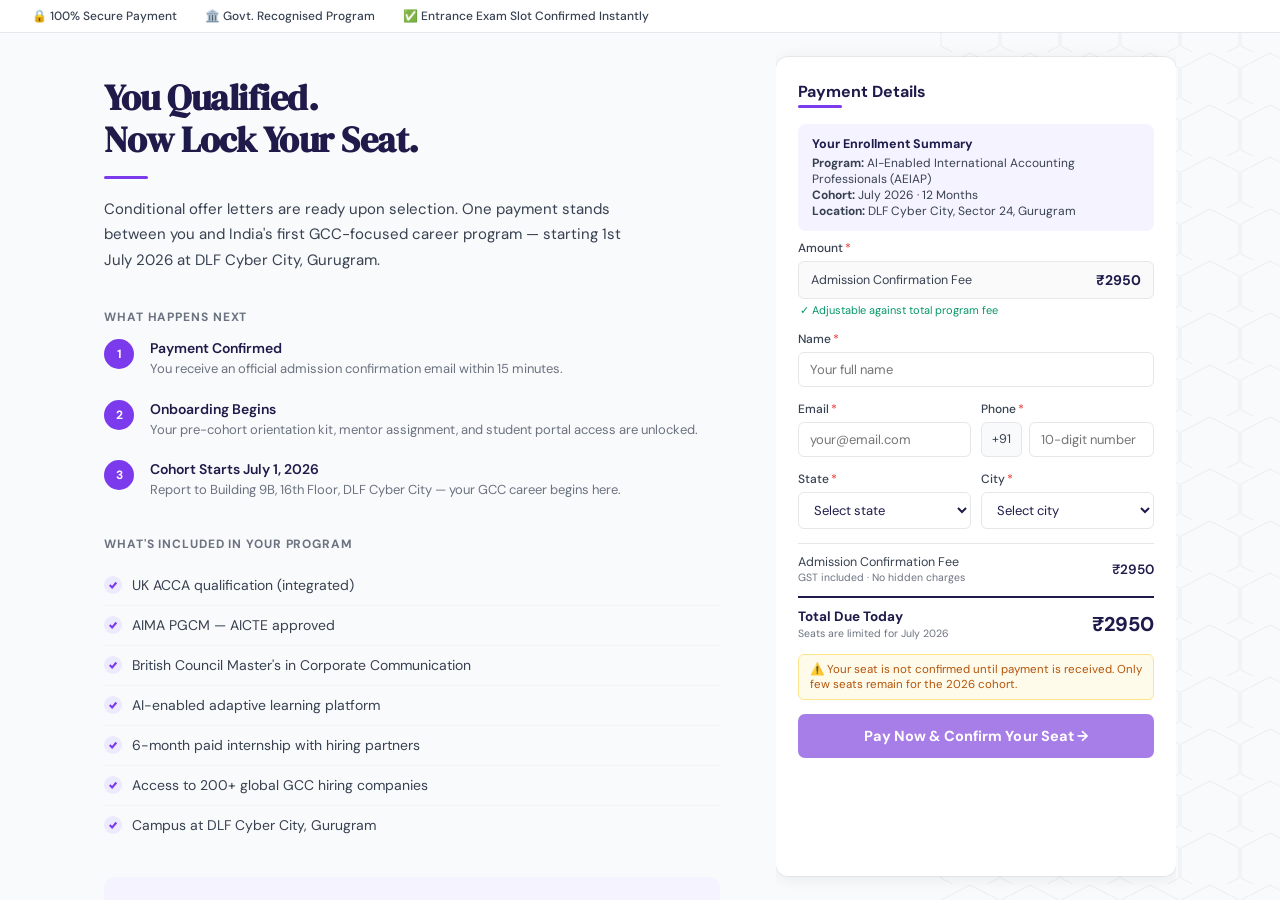
==== commit 23b41eac: "udpate" ====
--- a/payment.html
+++ b/payment.html
@@ -915,12 +915,12 @@
   <!-- SCROLLABLE BODY -->
   <div class="body-area">
     <div class="page-wrap">
-      <div id="gccFormError" style="display:none; color:red; margin-bottom:10px;"></div>
       <!-- LEFT — scrolls -->
       <div class="left-col">
         <h1 class="headline">You Qualified.<br>Now Lock Your Seat.</h1>
         <div class="purple-bar"></div>
-        <p class="subheadline">Conditional offer letters are ready upon selection. One payment stands between you and India's
+        <p class="subheadline">Conditional offer letters are ready upon selection. One payment stands between you and
+          India's
           first GCC-focused career program — starting 1st July 2026 at DLF Cyber City, Gurugram.</p>
 
         <div class="section-title">What happens next</div>
@@ -1069,6 +1069,7 @@
                 <option value="">Select state</option>
               </select>
             </div>
+
             <div class="field-group">
               <div class="field-label">City <span class="req">*</span></div>
               <select id="gcc_city">
@@ -1097,7 +1098,7 @@
             ⚠️ Your seat is not confirmed until payment is received. Only few seats remain for the 2026 cohort.
           </div>
 
-          <button class="pay-btn" onclick="handlePayClick()">Pay Now &amp; Confirm Your Seat →</button>
+          <button class="pay-btn" disabled style="opacity: 0.6; cursor: not-allowed;" onclick="handlePayClick()">Pay Now &amp; Confirm Your Seat →</button>
         </div>
       </div>
 
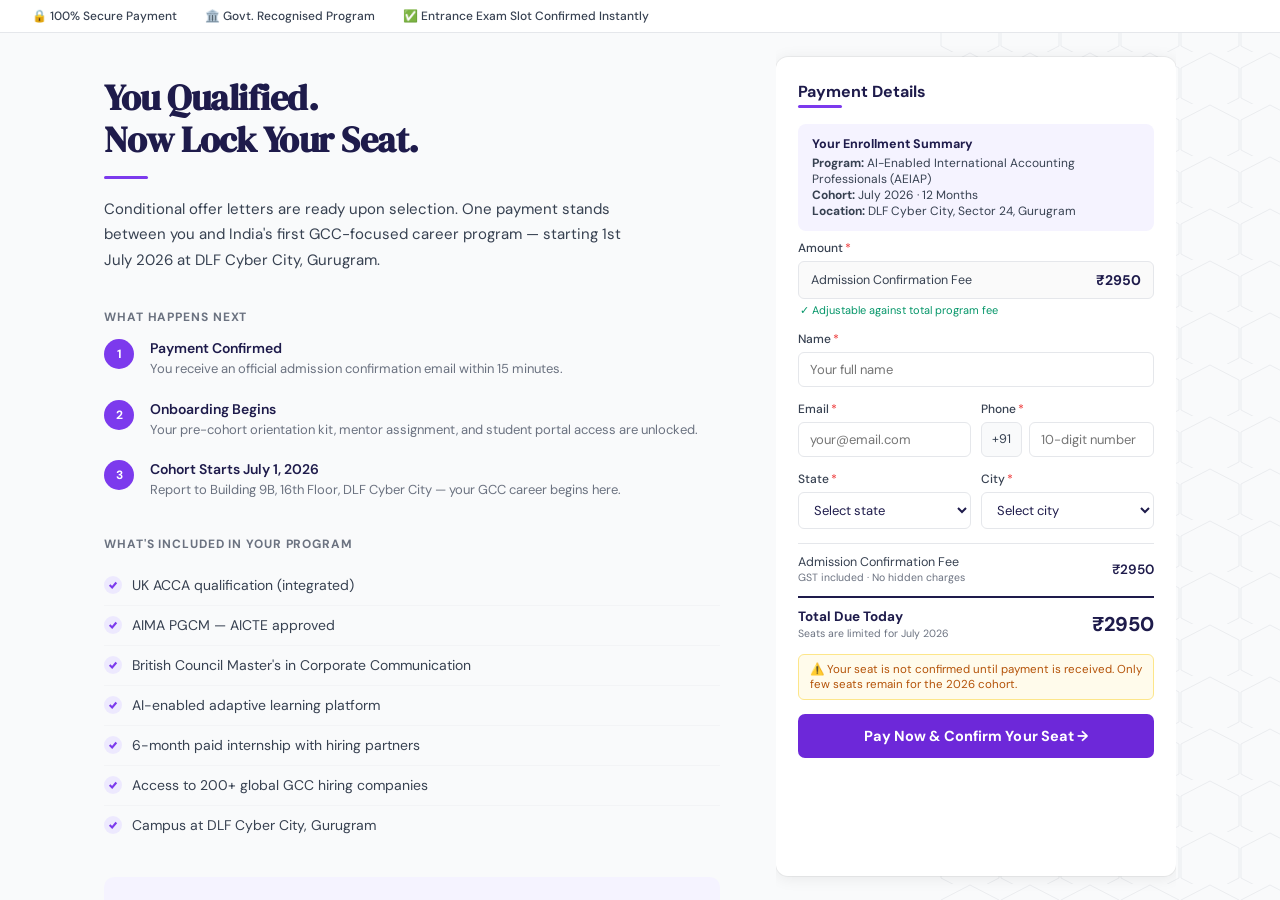
==== commit 9ad2dea4: "update" ====
--- a/payment.html
+++ b/payment.html
@@ -5,6 +5,7 @@
   <meta charset="UTF-8">
   <meta name="viewport" content="width=device-width, initial-scale=1.0">
   <title>GCC School — Confirm Your Seat</title>
+  <link rel="icon" type="image/png" href="./assets/gccschool.jpeg">
   <link
     href="https://fonts.googleapis.com/css2?family=DM+Serif+Display:ital@0;1&family=DM+Sans:wght@300;400;500;600&display=swap"
     rel="stylesheet">
@@ -98,6 +99,7 @@
       grid-template-columns: 1fr 400px;
       gap: 56px;
       height: 100%;
+      grid-template-areas: "main sidebar";
     }
 
     /* LEFT — scrollable */
@@ -105,6 +107,7 @@
       overflow-y: auto;
       padding: 44px 0 80px;
       height: 100%;
+      grid-area: main;
     }
 
     /* Hide scrollbar visually but keep functionality */
@@ -132,6 +135,7 @@
       padding: 24px 0;
       display: flex;
       flex-direction: column;
+      grid-area: sidebar;
     }
 
     /* ── LEFT CONTENT ── */
@@ -842,6 +846,9 @@
     @media (max-width: 860px) {
       .page-wrap {
         grid-template-columns: 1fr;
+        grid-template-areas:
+          "sidebar"
+          "main";
       }
 
       .body-area {
@@ -853,6 +860,10 @@
       .right-col {
         height: auto;
         overflow: visible;
+      }
+
+      .left-col {
+        padding: 0 12px;
       }
 
       .right-col {
@@ -876,6 +887,11 @@
         border-radius: 20px;
       }
 
+      .page-wrap {
+        padding: 5px 12px;
+        margin-top: 5px;
+      }
+
       .status-left {
         border-right: none;
         border-bottom: 1px solid rgba(255, 255, 255, 0.06);
@@ -885,6 +901,25 @@
 
       .status-title {
         font-size: 36px;
+      }
+
+      .trust-bar {
+        padding: 5px 10px;
+        display: flex;
+        align-items: center;
+        gap: 5px;
+        font-size: 11px;
+        font-weight: 300;
+        flex-wrap: wrap;
+        justify-content: center;
+      }
+
+      .right-col {
+        padding: 5px 0;
+      }
+
+      .left-col {
+        padding: 0 12px;
       }
     }
   </style>
@@ -915,6 +950,7 @@
   <!-- SCROLLABLE BODY -->
   <div class="body-area">
     <div class="page-wrap">
+      <div id="gccFormError" style="display:none; color:red; margin-bottom:10px;"></div>
       <!-- LEFT — scrolls -->
       <div class="left-col">
         <h1 class="headline">You Qualified.<br>Now Lock Your Seat.</h1>
@@ -1069,7 +1105,6 @@
                 <option value="">Select state</option>
               </select>
             </div>
-
             <div class="field-group">
               <div class="field-label">City <span class="req">*</span></div>
               <select id="gcc_city">
@@ -1098,7 +1133,7 @@
             ⚠️ Your seat is not confirmed until payment is received. Only few seats remain for the 2026 cohort.
           </div>
 
-          <button class="pay-btn" disabled style="opacity: 0.6; cursor: not-allowed;" onclick="handlePayClick()">Pay Now &amp; Confirm Your Seat →</button>
+          <button class="pay-btn" onclick="handlePayClick()">Pay Now &amp; Confirm Your Seat →</button>
         </div>
       </div>
 
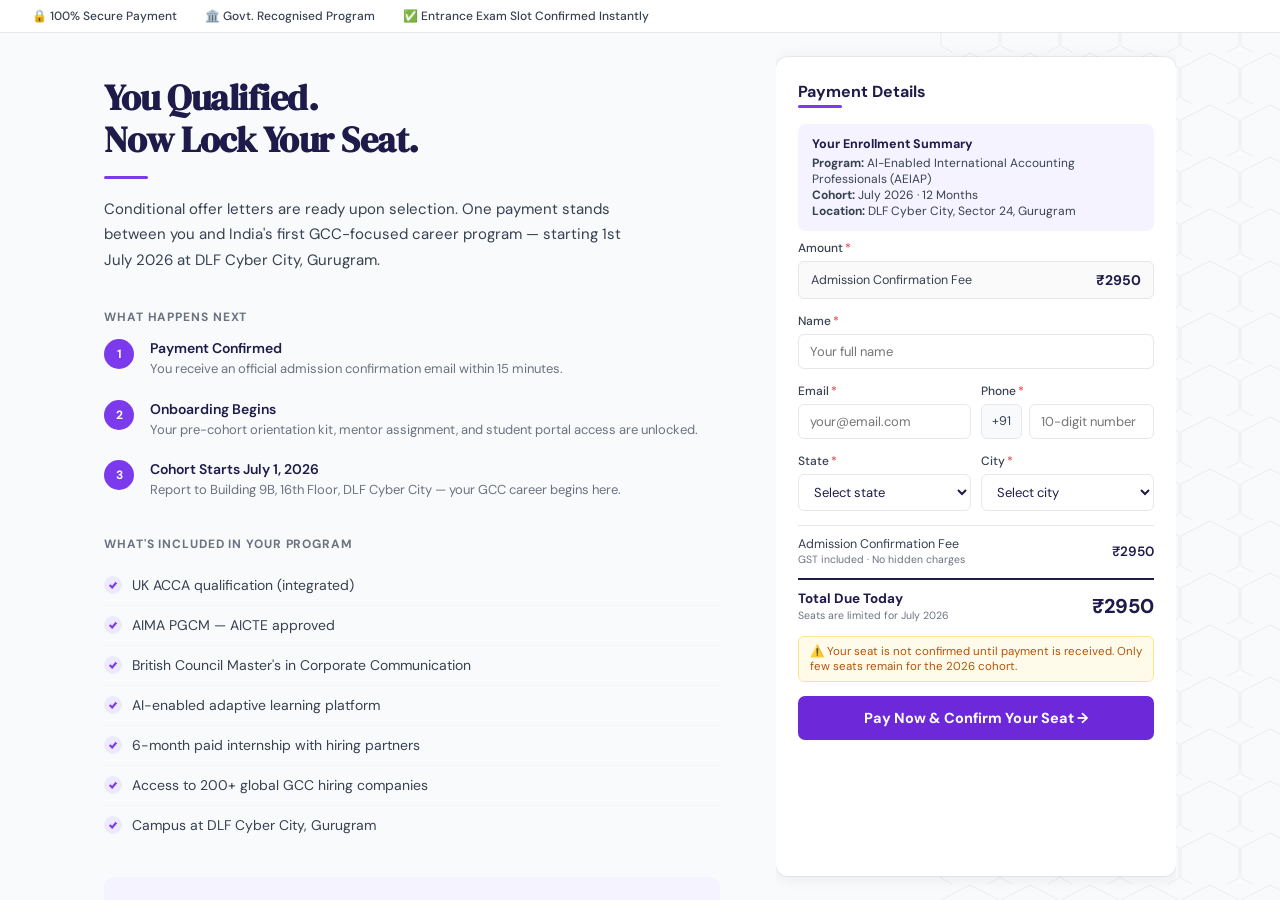
==== commit 7c1a72a0: "udpate" ====
--- a/payment.html
+++ b/payment.html
@@ -1052,7 +1052,7 @@
 
         <div class="terms">
           <strong>Terms &amp; Conditions:</strong> By completing payment you agree to GCC School's enrollment terms.
-          Admission confirmation fee is non-refundable after 48 hours. You agree to share information entered on this
+          Admission confirmation fee is non-refundable. You agree to share information entered on this
           page with GCC School and our payment partner, adhering to applicable laws.
         </div>
       </div>
@@ -1076,8 +1076,8 @@
               <span class="amount-label">Admission Confirmation Fee</span>
               <span class="amount-value">₹2950</span>
             </div>
-            <div style="font-size:11px; color: var(--green); margin-top:4px; padding-left:2px;">✓ Adjustable against
-              total program fee</div>
+            <!-- <div style="font-size:11px; color: var(--green); margin-top:4px; padding-left:2px;">✓ Adjustable against
+              total program fee</div> -->
           </div>
 
           <div class="field-group">
